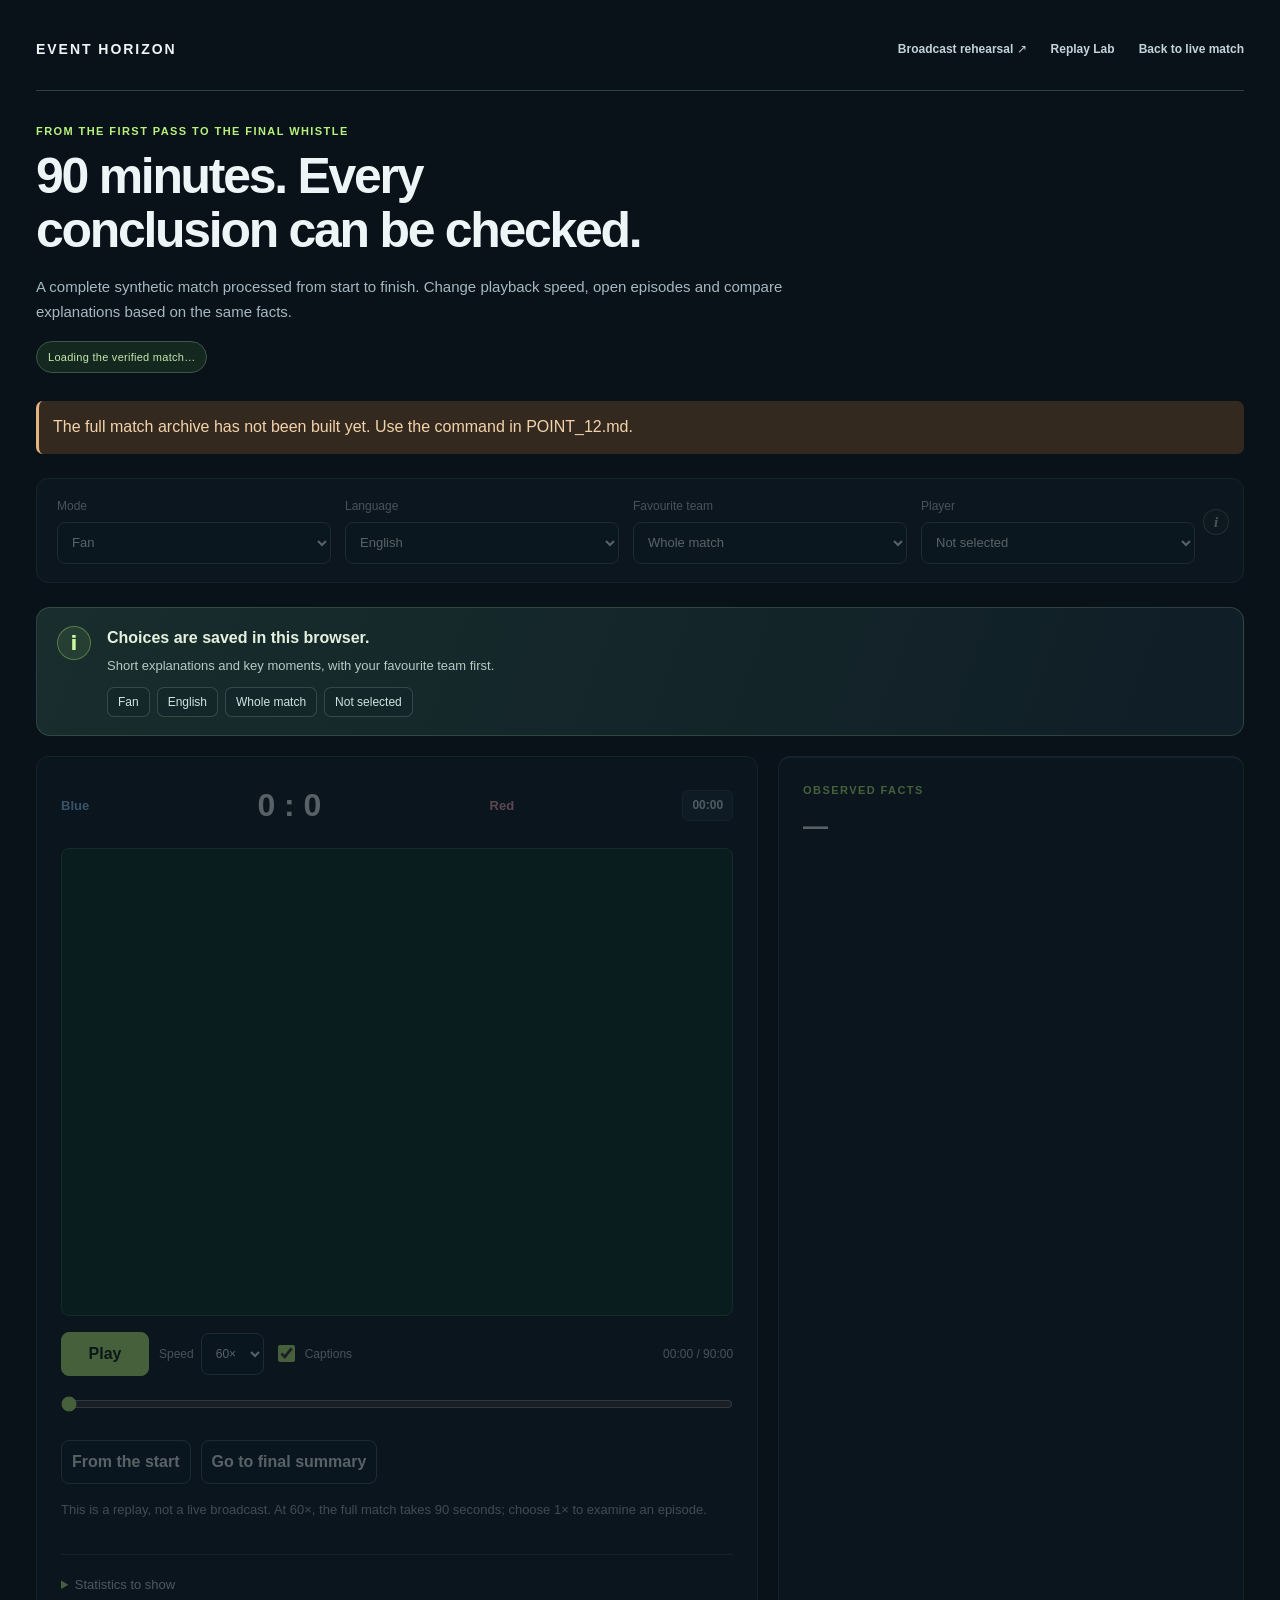
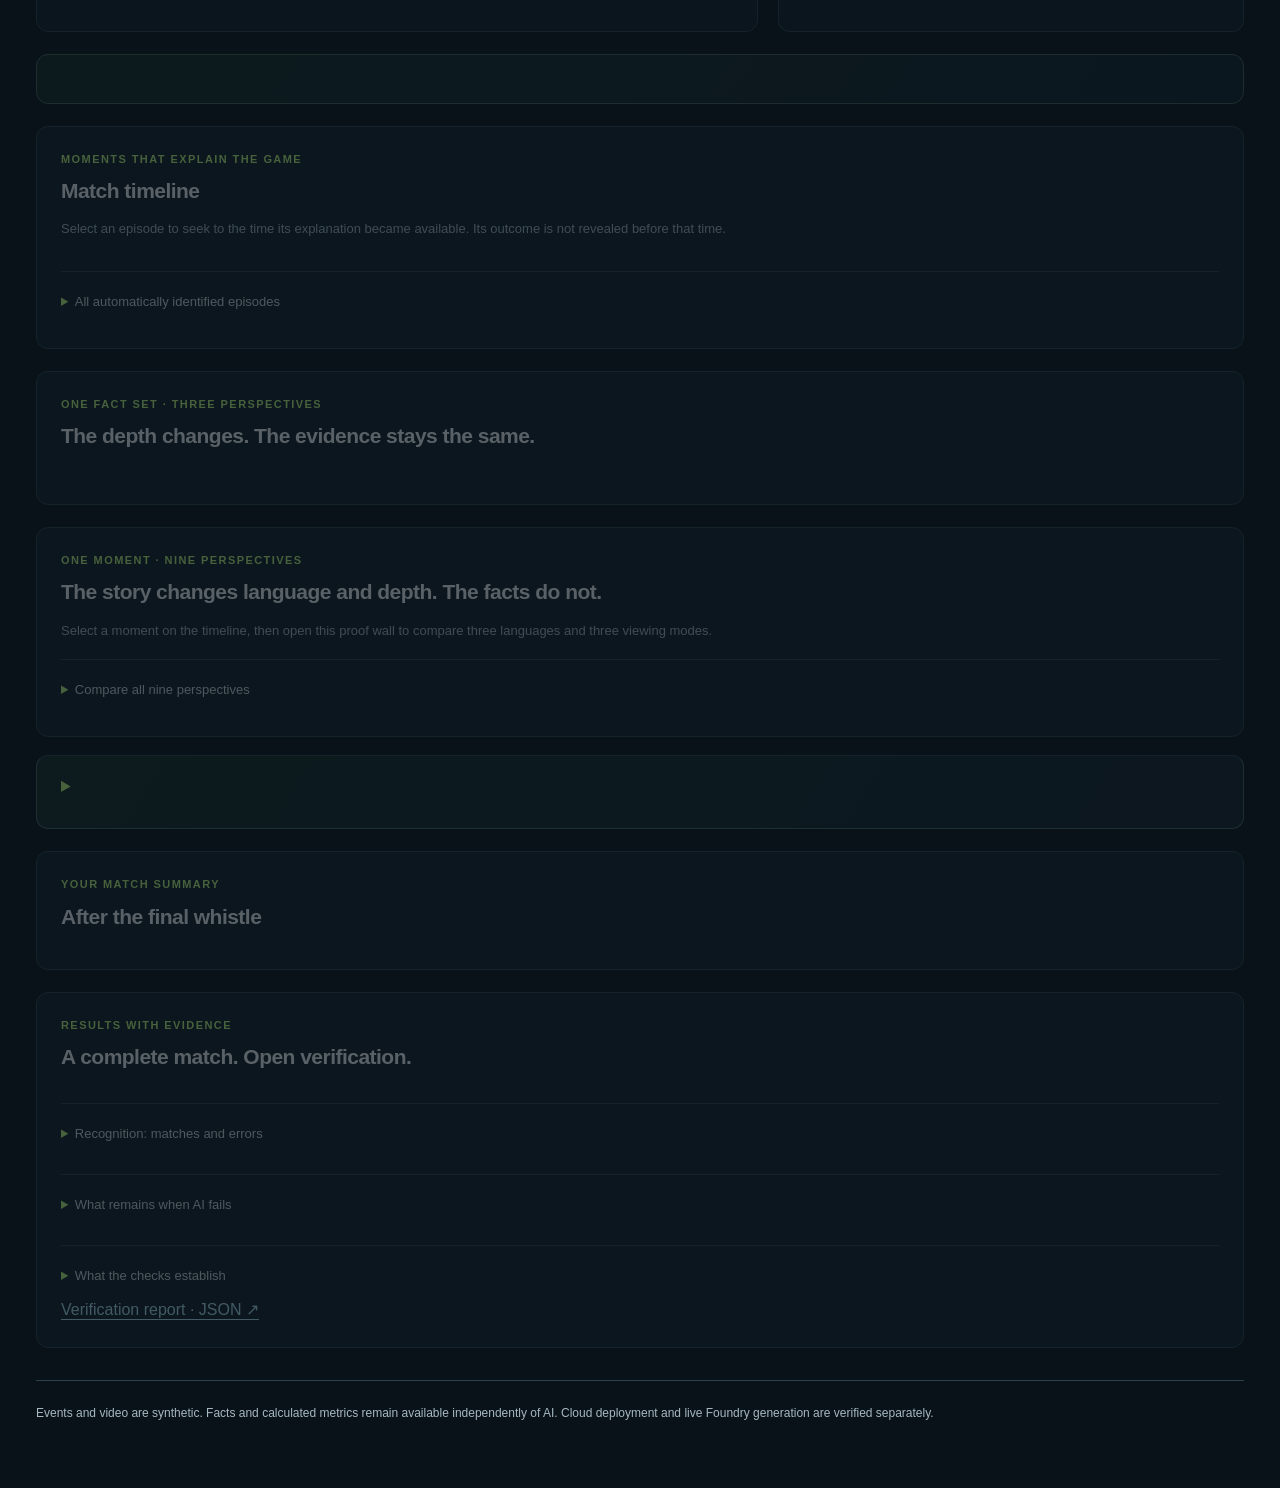
==== demo.html @ f2aa6c20 "Publish synthetic match intelligence prototype and judge walkthrough" ====
<!doctype html>
<html lang="en">
<head><script src="/global-locales.js"></script><script src="/global-locale.js"></script><script src="/field-renderer.js"></script>
<meta charset="utf-8"><meta name="viewport" content="width=device-width,initial-scale=1"><title>Event Horizon · Full match</title>
<style>
:root{color-scheme:dark;font-family:Inter,ui-sans-serif,system-ui,sans-serif;background:#09141a;color:#e8f3ed}*{box-sizing:border-box}body{margin:0}main{max-width:1320px;margin:auto;padding:28px}button,select,input{font:inherit}button,select{border:1px solid #375448;background:#14271f;color:#e4f4e9;border-radius:9px;padding:10px;min-height:42px;cursor:pointer}button:hover,a:hover{color:#c6f7a1;border-color:#91bc7c}button:focus-visible,select:focus-visible,a:focus-visible{outline:2px solid #b3ec8b;outline-offset:3px}a{color:#abd4c2}header{display:flex;align-items:center;justify-content:space-between;gap:18px;margin-bottom:28px}.brand{font-size:14px;letter-spacing:.2em;font-weight:800}.eyebrow{font-size:11px;letter-spacing:.15em;color:#b7df88;margin-bottom:10px;text-transform:uppercase}h1{font-size:clamp(29px,4vw,52px);font-weight:550;letter-spacing:-.04em;line-height:1.08;margin:0 0 12px}h2{font-size:21px;font-weight:550;margin:0 0 15px}h3{font-size:16px;margin:8px 0}p{line-height:1.6;margin:9px 0}.muted{color:#9bb0a6;font-size:13px;line-height:1.6}.intro{max-width:730px;margin-bottom:24px}.badge{display:inline-flex;gap:8px;color:#c6e0ad;font-size:12px;padding:7px 11px;border:1px solid #435b34;border-radius:30px}.badge.warning{color:#e9c788;border-color:#6d5530}.toolbar{display:flex;gap:10px;flex-wrap:wrap;align-items:end;margin:18px 0}.toolbar label{display:flex;flex-direction:column;gap:6px;font-size:11px;color:#b3c3ba}.toolbar select{font-size:13px;max-width:230px}.grid{display:grid;grid-template-columns:minmax(0,1.5fr) minmax(290px,1fr);gap:20px}.panel{background:#10201b;border:1px solid #2c4237;border-radius:15px;padding:20px;min-width:0}.pitch-wrap{position:relative;background:#0e3528;border-radius:11px;overflow:hidden}canvas{width:100%;height:auto;display:block}.caption{position:absolute;left:4%;right:4%;bottom:4%;padding:12px 15px;background:#081a12ed;border-left:3px solid #b7e48c;pointer-events:none;font-size:clamp(10px,1.1vw,15px);line-height:1.4}.caption strong{display:block;color:#c8e7a4}.caption[hidden]{display:none}.scoreline{display:flex;justify-content:space-between;align-items:center;gap:12px;margin-bottom:13px}.scoreline strong{font-size:26px;font-weight:500}.clock{font-variant-numeric:tabular-nums;color:#bddf94}.controls{display:flex;flex-wrap:wrap;align-items:center;gap:9px;margin:14px 0}.controls label{font-size:12px;color:#a8bdb2}.controls input{accent-color:#b6d888}.scrub{width:100%;accent-color:#b7df88;cursor:pointer}#demo-at{min-width:100px;text-align:right;font-size:12px;font-variant-numeric:tabular-nums}.stats{display:grid;grid-template-columns:repeat(3,1fr);gap:8px;margin-top:15px}.stat{padding:9px;background:#0b1813;border-radius:8px;font-size:12px}.stat strong{display:block;font-size:18px;margin-top:6px;font-weight:550}.fact{color:#b6d890;font-size:10px;letter-spacing:.12em;text-transform:uppercase}.sources{display:flex;gap:7px;flex-wrap:wrap;margin:13px 0}.sources a{font:11px ui-monospace,monospace;border:1px solid #38513e;border-radius:5px;padding:5px;text-decoration:none}.sequence{border-top:1px solid #2c4237;padding-top:12px;margin-top:18px}.sequence button,.episode-button{display:block;width:100%;text-align:left;font-size:12px;padding:9px 10px;margin:7px 0;background:#12271c}.sequence svg{width:100%;height:auto;max-height:180px;background:#0e2f20;border-radius:8px}.timeline{display:flex;flex-wrap:wrap;gap:7px;margin:13px 0}.timeline button{font-size:11px;min-height:34px;padding:7px 9px}.timeline button.goal{border-color:#c4b176;color:#eedb9a}.compare{display:grid;grid-template-columns:repeat(3,minmax(0,1fr));gap:12px;margin-top:15px}.compare article{background:#0a1711;border-radius:9px;padding:13px;font-size:13px;min-width:0}.compare p{font-size:12px}.compare .role{color:#bddb94;font-size:10px;letter-spacing:.1em}.proof-grid{display:grid;grid-template-columns:repeat(4,1fr);gap:10px;margin:15px 0}.proof-grid article{padding:12px;background:#0b1813;border-radius:9px}.proof-grid b{display:block;color:#d2e6bb;font-size:20px;margin:6px 0}details{margin-top:15px}summary{cursor:pointer;color:#b5cbbd;font-size:13px;padding:7px 0}table{border-collapse:collapse;width:100%;font-size:12px;margin:14px 0}th,td{text-align:left;padding:9px 6px;border-bottom:1px solid #2a4032}th{color:#a0b599;font-weight:400}.table-wrap{overflow:auto}.summary-box{border-color:#577141;margin-top:20px}.summary-box:focus{outline:none}.hash{font:11px ui-monospace,monospace;overflow-wrap:anywhere;color:#92a997}.error{border-left:3px solid #dfab62;padding:14px;background:#34291c;margin:15px 0}section+section{margin-top:22px}.step{font:11px ui-monospace,monospace;color:#9dc2a9;display:flex;flex-wrap:wrap;gap:12px;margin-top:22px}.summary-actions{display:flex;gap:10px;flex-wrap:wrap;margin:20px 0}.proof-note{font-size:12px;color:#cdbb92}.checks{font-size:12px;line-height:1.8;padding-left:20px}footer{color:#81988b;font-size:12px;margin:24px 0}body:not([data-ready]) .needs-ready{opacity:.35;pointer-events:none}@media(max-width:850px){main{padding:18px}.grid{grid-template-columns:1fr}.compare{grid-template-columns:1fr}.proof-grid{grid-template-columns:1fr 1fr}.caption{font-size:13px}}@media(max-width:480px){main{padding:12px}header{margin-bottom:20px}.panel{padding:14px}.toolbar select{max-width:180px}.stats{grid-template-columns:repeat(2,1fr)}h1{font-size:32px}.proof-grid{grid-template-columns:1fr 1fr}.caption{padding:8px;font-size:11px}.controls{gap:7px}}
.lens-grid{display:grid;grid-template-columns:repeat(3,minmax(0,1fr));gap:10px;margin-top:14px}.lens-grid article{background:#0a1711;border:1px solid #294133;border-radius:9px;padding:13px;min-width:0}.lens-grid .role{color:#bddb94;font-size:10px;letter-spacing:.1em}.lens-grid p{font-size:12px}.lens-caption{border-left:2px solid #b7df88;padding-left:9px;color:#cfdfc8}.lens-grid h3{font-size:14px}@media(max-width:850px){.lens-grid{grid-template-columns:1fr}}
</style><link rel="stylesheet" href="/jury-theme.css">
<link rel="stylesheet" href="/jury-pages.css">
<link rel="stylesheet" href="/match-arc.css">
<link rel="stylesheet" href="/rhythm-lens.css">
<link rel="stylesheet" href="/story-languages.css">
<link rel="stylesheet" href="/enhanced-ui.css"></head>
<body class="eh-demo"><main>
<header><span class="brand">EVENT HORIZON</span><a href="/studio">Broadcast rehearsal ↗</a> <a href="/replay-lab">Replay Lab</a><a href="/" data-copy="live">Back to live match</a></header>
<div class="intro"><div class="eyebrow" data-copy="eyebrow">From the first pass to the final whistle</div><h1 data-copy="title">90 minutes. Every conclusion can be checked.</h1><p class="muted" data-copy="intro">A complete synthetic match processed from start to finish. Change playback speed, open episodes and compare explanations based on the same facts.</p><span class="badge" id="demo-status" role="status">Loading the verified match…</span></div>
<div id="demo-error" class="error" hidden role="alert"></div>
<div class="toolbar needs-ready">
<label><span data-copy="mode">Mode</span><select id="demo-mode"><option value="fan">Fan</option><option value="analyst">Analyst</option><option value="player">Player Focus</option></select></label>
<label><span data-copy="language">Language</span><select id="demo-language"><option value="en">English</option><option value="cs">Čeština</option><option value="de">Deutsch</option><option value="fr">Français</option><option value="it">Italiano</option><option value="es">Español</option><option value="pt">Português</option></select></label>
<label><span data-copy="team">Favourite team</span><select id="demo-team"></select></label>
<label><span data-copy="player">Player</span><select id="demo-player"></select></label>
</div>
<section class="grid needs-ready">
<div class="panel"><div class="scoreline"><span id="demo-team0">Blue</span><strong id="demo-score">0 : 0</strong><span id="demo-team1">Red</span><span class="clock" id="demo-clock">00:00</span></div>
<div class="pitch-wrap"><canvas id="demo-pitch" width="726" height="504" aria-label="Recorded synthetic match"></canvas><div id="demo-caption" class="caption" hidden><strong></strong><span></span></div></div>
<div class="controls"><button id="demo-play" data-copy="play">Play</button><label><span data-copy="speed">Speed</span> <select id="demo-speed"><option value="1">1×</option><option value="12">12×</option><option value="60" selected>60×</option></select></label><label><input type="checkbox" id="demo-overlay" checked> <span data-copy="captions">Captions</span></label><span id="demo-at">00:00 / 90:00</span></div>
<input id="demo-seek" class="scrub" type="range" min="0" max="5400" step="0.05" value="0" aria-label="Match timeline">
<div class="controls"><button id="demo-first" data-copy="first">From the start</button><button id="demo-final" data-copy="final">Go to final summary</button></div>
<p class="muted" data-copy="speedNote">This is a replay, not a live broadcast. At 60×, the full match takes 90 seconds; choose 1× to examine an episode.</p>
<div class="stats" id="demo-stats"></div>
<details><summary data-copy="metrics">Statistics to show</summary><div id="demo-metrics" class="controls"></div></details>
</div>
<aside class="panel" aria-live="polite"><div class="fact" data-copy="observed">Observed facts</div><h2 id="demo-card-title">—</h2><p id="demo-card-what" class="muted"></p><p id="demo-card-why"></p><div id="demo-source-links" class="sources"></div><div id="demo-selected" class="sequence" hidden></div><p id="demo-focus" class="muted"></p><div class="hash" id="demo-card-hash"></div></aside>
</section>
<section id="demo-rhythm" class="rhythm-lens needs-ready" aria-label="Match rhythm"></section>
<section class="panel needs-ready"><div class="eyebrow" data-copy="timelineLabel">Moments that explain the game</div><h2 data-copy="episodes">Match timeline</h2><p class="muted" data-copy="episodeHint">Select an episode to seek to the time its explanation became available. Its outcome is not revealed before that time.</p><div class="timeline" id="demo-episodes"></div><details><summary data-copy="allEpisodes">All automatically identified episodes</summary><div id="demo-all-episodes" class="timeline"></div></details></section>
<section class="panel needs-ready"><div class="eyebrow" data-copy="sameFacts">One fact set · three perspectives</div><h2 data-copy="comparison">The depth changes. The evidence stays the same.</h2><div id="demo-compare" class="compare"></div><p class="hash" id="demo-shared-hash"></p></section>
<section class="panel needs-ready"><div class="eyebrow" data-copy="lensLabel">One moment · nine perspectives</div><h2 data-copy="lensTitle">The story changes language and depth. The facts do not.</h2><p class="muted" data-copy="lensHint">Select a moment on the timeline, then open this proof wall to compare three languages and three viewing modes.</p><details id="demo-lenses"><summary data-copy="lensOpen">Compare all nine perspectives</summary><div id="demo-lenses-content" class="lens-grid" aria-live="polite"></div><p class="hash" id="demo-lenses-hash"></p></details></section>
<details id="explanation-languages" class="story-languages needs-ready" data-localized="true"><summary>One match · seven explanation languages</summary></details>
<section class="panel summary-box needs-ready" id="demo-summary" tabindex="-1"><div class="eyebrow" data-copy="personalSummary">Your match summary</div><h2 id="demo-summary-title" data-copy="afterFullTime">After the final whistle</h2><p id="demo-summary-text" class="muted"></p><div id="demo-summary-details"></div></section>
<section class="panel needs-ready"><div class="eyebrow" data-copy="proofLabel">Results with evidence</div><h2 data-copy="proofTitle">A complete match. Open verification.</h2><div id="demo-proof" class="proof-grid"></div><p class="hash" id="demo-source-hash"></p><details><summary data-copy="recognition">Recognition: matches and errors</summary><p class="proof-note" data-copy="recognitionScope">Measured on the synthetic camera, not real broadcast footage. No examples means no assessment, not 100% accuracy.</p><div id="demo-recognition" class="table-wrap"></div></details><details><summary data-copy="failure">What remains when AI fails</summary><p class="muted" data-copy="failureScope">Analysis, writing and verification failures were deliberately injected during testing. These are local failure tests, not a cloud service outage.</p><ul class="checks" id="demo-failures"></ul></details><details><summary data-copy="method">What the checks establish</summary><ul class="checks" id="demo-method"></ul></details><a href="/demo/report" target="_blank" rel="noopener" data-copy="jsonReport">Verification report · JSON ↗</a></section>
<footer data-copy="footer">Events and video are synthetic. Facts and calculated metrics remain available independently of AI. Cloud deployment and live Foundry generation are verified separately.</footer>
</main><script src="/preferences.js"></script><script src="/match-arc.js"></script><script src="/rhythm-lens.js"></script><script src="/story-languages.js"></script><script src="/demo.js"></script><script src="/enhanced-ui.js"></script></body></html>
---- jury-theme.css ----
:root {
  --eh-bg: #091219;
  --eh-surface: #111f28;
  --eh-raised: #162833;
  --eh-border: #2b424e;
  --eh-text: #edf5f7;
  --eh-muted: #a6b8c2;
  --eh-accent: #b7f37c;
  --eh-link: #acdfef;
  --eh-warm: #efcc8c;
  color-scheme: dark;
  font-family: Inter, -apple-system, BlinkMacSystemFont, 'Segoe UI', sans-serif;
}
body:not(.eh-output) {
  background: var(--eh-bg);
  color: var(--eh-text);
  font-family: Inter, -apple-system, BlinkMacSystemFont, 'Segoe UI', sans-serif;
  -webkit-font-smoothing: antialiased;
  line-height: 1.5;
}
*, *::before, *::after { box-sizing: border-box; }
[hidden] { display: none !important; }
::selection { color: #091219; background: #b7f37c; }
a { color: var(--eh-link); text-underline-offset: 4px; }
a:hover { color: var(--eh-accent); }
button, input, select, textarea { font: inherit; }
button, select, textarea, input:not([type='range']):not([type='checkbox']):not([type='radio']) {
  border-color: #435b68;
  background: #10212b;
  color: var(--eh-text);
  border-radius: 8px;
}
button, select { min-height: 42px; }
button { font-weight: 550; line-height: 1.4; }
button:not(:disabled):hover { background: #203640; border-color: #769b9c; }
button[aria-pressed='true'], button.primary-action {
  background: var(--eh-accent);
  border-color: var(--eh-accent);
  color: #122017;
}
button[aria-pressed='true']:hover, button.primary-action:hover { background: #cdf8a6; color: #122017; }
button:disabled { cursor: default; }
input, select, textarea { max-width: 100%; min-width: 0; }
input[type='range'], input[type='checkbox'], input[type='radio'] { accent-color: var(--eh-accent); }
input[type='checkbox'], input[type='radio'] { min-width: 16px; min-height: 16px; }
:is(a, button, input, select, textarea, summary, [tabindex]):focus-visible {
  outline: 3px solid var(--eh-accent);
  outline-offset: 4px;
}
summary { line-height: 1.5; padding-block: 5px; }
summary::marker { color: #b7f37c; }
.muted, .note { color: var(--eh-muted); }
.panel { background: var(--eh-surface); border-color: var(--eh-border); border-radius: 12px; }
label { color: #bdcbd3; }
pre { white-space: pre-wrap; overflow-wrap: anywhere; }
.hash { color: var(--eh-muted); overflow-wrap: anywhere; }
footer { color: var(--eh-muted); }
@media (prefers-reduced-motion: reduce) {
  *, *::before, *::after { animation: none !important; transition: none !important; scroll-behavior: auto !important; }
}

                                                                                         
.eh-live { max-width: 1560px; padding: 28px 40px 40px; }
.eh-live > header { gap: 20px; padding-bottom: 22px; border-bottom: 1px solid var(--eh-border); }
.eh-live h1 { position: relative; padding-left: 43px; font-size: 22px; font-weight: 800; letter-spacing: .035em; line-height: 1.2; }
.eh-live h1::before {
  content: ''; position: absolute; width: 28px; height: 28px; left: 0; top: 0;
  border: 2px solid var(--eh-accent); border-radius: 50%;
  box-shadow: inset 0 0 0 5px var(--eh-bg), inset 0 0 0 6px var(--eh-accent);
}
.eh-live header .eyebrow { padding-left: 43px; font-size: 10px; letter-spacing: .13em; margin-top: 8px; }
.eh-live .product-nav { display: flex; align-items: center; gap: 6px; flex-wrap: wrap; }
.eh-live .product-nav a {
  color: #bdcfd8 !important; font-size: 12px !important; text-decoration: none;
  padding: 11px 12px !important; border-radius: 7px; line-height: 1.4; min-height: 40px;
}
.eh-live .product-nav a:hover { background: #162833; color: #edf5f7 !important; }
.eh-live .product-nav #full-match-demo { border: 1px solid #47634b; color: var(--eh-accent) !important; background: #18291e; }
.eh-live .workspace-toolbar { display: flex; align-items: center; justify-content: space-between; flex-wrap: wrap; gap: 16px; margin: 20px 0; }
.eh-live .audience-bar, .eh-live .layout-buttons { display: flex; gap: 4px; margin: 0; padding: 4px; border: 1px solid var(--eh-border); background: #0d1a22; border-radius: 10px; }
.eh-live .audience-bar button, .eh-live .layout-buttons button { font-size: 12px; min-height: 36px; border-color: transparent; background: transparent; padding: 8px 16px; }
.eh-live .audience-bar button[aria-pressed='true'] { background: var(--eh-accent); color: #122017; }
.eh-live .layout-buttons button[aria-pressed='true'] { background: #2b414c; color: #edf5f7; border-color: #415b68; }
.eh-live .global-preferences { display: grid; grid-template-columns: minmax(180px,.85fr) minmax(0,1fr) minmax(0,1fr); grid-template-rows: auto auto; gap: 3px 24px; align-items: start; margin: 0; padding: 20px 24px; }
.eh-live .global-preferences h2 { grid-column: 1; grid-row: 1; font-size: 17px; margin: 0; }
.eh-live .global-preferences > .muted { grid-column: 1; grid-row: 2; font-size: 12px; line-height: 1.55; max-width: 270px; }
.eh-live .global-preferences .preferences { grid-row: 1 / span 2; grid-column: 2; margin: 0; gap: 12px; grid-template-columns: repeat(2,minmax(0,1fr)); }
.eh-live .global-preferences .preferences:last-child { grid-column: 3; }
.eh-live .global-preferences label { font-size: 11px; gap: 8px; min-width: 0; }
.eh-live .global-preferences select { font-size: 12px; padding: 10px 9px; min-height: 42px; }
.eh-live .metric-settings { background: transparent; padding: 10px 16px; margin: 12px 0 8px; }
.eh-live .metric-settings summary, .eh-live .session-settings > summary { font-size: 12px; color: #bdcbd3; }
.eh-live .session-settings { padding: 0 16px 12px; border-color: var(--eh-border); }
.eh-live .metric-options label { min-height: 30px; }
.eh-live .scoreboard { justify-content: flex-start; gap: 22px; padding: 20px 0 18px; margin: 0; font-size: 15px; font-weight: 600; }
.eh-live .scoreboard strong { font-size: 32px; font-weight: 750; letter-spacing: .08em; }
.eh-live .scoreboard .clock { margin-left: auto; background: #14252e; border: 1px solid var(--eh-border); font-size: 13px; font-weight: 500; padding: 8px 14px; }
.eh-live .blue { color: #8bd2fc; }
.eh-live .red { color: #ffa6a6; }
.eh-live .layout { grid-template-columns: minmax(0,1fr) 330px; gap: 22px; }
body.overlay-mode .eh-live .layout { grid-template-columns: minmax(0,1fr); }
.eh-live .pitch { border: 1px solid #3b6359; border-radius: 12px; background: #164f35; box-shadow: 0 10px 32px #0002; }
.eh-live .layout > .panel { padding: 23px; border-top: 2px solid var(--eh-accent); }
.eh-live .layout > .panel h2 { font-size: 15px; letter-spacing: .01em; margin-bottom: 20px; }
.eh-live .statistics { font-size: 13px; gap: 13px 12px; }
.eh-live .statistics .label { color: #b8c8d1; }
.eh-live .statistics .value { font-size: 15px; }
.eh-live .overlay-stats .statistics { font-size: 12px; gap: 7px 8px; }
.eh-live .overlay-stats .statistics .value { font-size: 12px; }
.eh-live .status { font-size: 11px; gap: 8px; margin-top: 12px; }
.eh-live .status .badge { color: #c4d8c5; padding: 4px 8px; background: #18291e; border-radius: 4px; font-size: 10px; letter-spacing: .06em; }
.eh-live .latency-strip { color: #9bb6c3; font-size: 11px; padding: 0 2px; }
.eh-live h2 { font-weight: 650; letter-spacing: -.025em; }
.eh-live .section-label { color: var(--eh-accent); font-size: 10px; font-weight: 650; letter-spacing: .13em; }
.eh-live :is(.scenario-lab, .experience, .video-analysis, .match-report, .pass-platform, .period-comparison) { background: var(--eh-surface); border-color: var(--eh-border); border-radius: 12px; }
.eh-live .scenario-lab { margin-top: 24px; padding: 22px 24px; border-left: 3px solid #7eab89; }
.eh-live .scenario-top h2 { font-size: 20px; }
.eh-live .scenario-description { color: #c1d0d7; font-size: 14px; }
.eh-live .scenario-verified { color: #c1ecb0; background: #193024; border-color: #567853; }
.eh-live .scenario-verified.failed { color: #ffcf9b; border-color: #9d744a; background: #34291f; }
.eh-live .scenario-steps li { background: #0e1b23; }
.eh-live .scenario-actions a { border-color: #46616e; background: #152933; color: #b9dfe9; }
.eh-live :is(.scenario-footnote,.scenario-frame-expired,.stream-status,.automation-note) { color: var(--eh-muted); }
.eh-live :is(.video-analysis,.match-report,.experience) { margin-top: 24px; padding: 24px; }
.eh-live :is(.context-box,.vision-metrics article,.report-player,.period-side,.language-version,.material-output,.moment-card) { background: #0e1c25; border-color: #304853; }
.eh-live .context-row { border-bottom: 1px solid #243943; color: #cedae0; }
.eh-live .context-row > * { min-width: 0; overflow-wrap: anywhere; }
.eh-live .five-stages { gap: 10px; }
.eh-live .five-stages li { background: #0d1c24; border-color: #314c55; padding: 13px; }
.eh-live .five-stages li.done { border-color: #46674b; background: #172d23; color: #c4dec9; }
.eh-live .five-stages li b { color: var(--eh-accent); }
.eh-live .live-material { border-color: #a4cd83; }
.eh-live .live-material h3 { font-size: 17px; }
.eh-live .source-links a { color: #b1dbe8; padding: 3px 6px; border-radius: 4px; background: #1b3440; min-height: 25px; }
.eh-live .source-links { align-items: center; gap: 7px; }
.eh-live :is(.proof-lens,.language-proof) { background: #142730; border-color: #46616b; }
.eh-live .proof-cards article { border-left-color: var(--eh-accent); background: #1b303b; }
.eh-live .proof-cards article > button { background: transparent; color: #c5e9f3; }
.eh-live .proof-cards article > button:hover { text-decoration: underline; }
.eh-live .moment-card.goal { background: #1a2b24; border-color: #6c8854; }
.eh-live .moment-card .question { color: #abc0c9; }
.eh-live .period-comparison { border-left: 3px solid #a1c7a4; }
.eh-live .perspective-team, .eh-live .perspective-role { color: #c3e4c9; }
.eh-live :is(.pass-metric,.focus-table div,.material-metric) { background: #142832; border-color: #344d59; }
.eh-live .pass-platform-header { padding: 24px 24px 0; }
.eh-live .pass-platform-body { padding: 14px 24px 24px; }
.eh-live .report-tabs button[aria-pressed='true'] { background: #b7f37c; color: #122017; border-color: #b7f37c; }
.eh-live .report-timeline button { background: #142631; }
.eh-live .report-timeline button:hover { background: #203640; }
.eh-live .queue-item[aria-pressed='true'] { color: #edf5f7; background: #223c35; border-color: #9dce81; box-shadow: inset 3px 0 #b7f37c; }
.eh-live .queue-item small { color: #b5c9d1; }
.eh-live .episode-link[aria-pressed='true'] { color: #122017; background: #b7f37c; }
.eh-live .recent-passes button[aria-pressed='true'] { color: #e3f8e6; background: #263f35; border-color: #94b87e; }
.eh-live .material-switch button[aria-pressed='true'] { color: #122017; }
.eh-live .continuous-focus { background: #142b2bf5; border-color: #86ab78; }
.eh-live .continuous-focus strong { color: #c7efad; }
.eh-live .preview { background: #0e1b23; border-left-color: var(--eh-accent); }
.eh-live :is(.why-title,.evidence-head,.desk-heading,.pass-platform-header) { flex-wrap: wrap; }
.eh-live :is(.why-title,.scene-controls,.journal-form) select { max-width: 100%; }
.eh-live :is(.layout,.why-grid,.context-grid,.desk-grid,.overview-layout,.perspective-grid,.language-versions,.pass-evidence-grid) > * { min-width: 0; }
.eh-live :is(.tag,.fact-tag,.hash,.source-links,.evidence,.journal-result,.vision-proof-row,.language-integrity) { overflow-wrap: anywhere; }
.eh-live footer { margin-top: 32px; padding-top: 20px; border-top: 1px solid var(--eh-border); font-size: 12px; }

@media (max-width: 1150px) {
  .eh-live { padding: 24px; }
  .eh-live > header { align-items: flex-start; }
  .eh-live .product-nav { gap: 3px; }
  .eh-live .global-preferences { grid-template-columns: 1fr 1fr; gap: 8px 20px; }
  .eh-live .global-preferences h2 { grid-row: 1; grid-column: 1 / -1; }
  .eh-live .global-preferences > .muted { grid-row: 2; grid-column: 1 / -1; max-width: none; margin-bottom: 7px; }
  .eh-live .global-preferences .preferences { grid-row: 3; grid-column: 1; }
  .eh-live .global-preferences .preferences:last-child { grid-column: 2; }
}
@media (max-width: 900px) {
  .eh-live .layout { grid-template-columns: minmax(0,1fr); }
  .eh-live .statistics { gap: 12px 16px; }
  .eh-live .product-nav { width: 100%; }
  .eh-live .product-nav a { padding: 9px 10px !important; }
}
@media (max-width: 600px) {
  .eh-live { padding: 20px 16px 28px; }
  .eh-live h1 { font-size: 20px; }
  .eh-live > header { gap: 18px; padding-bottom: 16px; }
  .eh-live .product-nav { display: grid; grid-template-columns: repeat(2,minmax(0,1fr)); gap: 6px; }
  .eh-live .product-nav a { display: flex; align-items: center; border: 1px solid #2b424e; font-size: 11px !important; padding: 9px 10px !important; }
  .eh-live .workspace-toolbar { gap: 8px; margin: 16px 0; }
  .eh-live .audience-bar, .eh-live .layout-buttons { width: 100%; }
  .eh-live .audience-bar button, .eh-live .layout-buttons button { flex: 1; padding: 8px 6px; font-size: 12px; }
  .eh-live .global-preferences { display: grid; grid-template-columns: minmax(0,1fr); gap: 10px; padding: 18px; }
  .eh-live .global-preferences h2 { grid-area: auto; }
  .eh-live .global-preferences > .muted { grid-area: auto; margin: 0; }
  .eh-live .global-preferences .preferences, .eh-live .global-preferences .preferences:last-child { grid-area: auto; grid-template-columns: repeat(2,minmax(0,1fr)); gap: 10px; }
  .eh-live .global-preferences > .muted { grid-row: 2; }
  .eh-live .global-preferences select { font-size: 12px; padding: 9px 6px; }
  .eh-live .scoreboard { gap: 14px; font-size: 14px; }
  .eh-live .scoreboard strong { font-size: 27px; }
  .eh-live .scoreboard .clock { font-size: 11px; padding: 7px 9px; }
  .eh-live :is(.panel,.scenario-lab,.experience,.video-analysis,.match-report) { padding: 18px; }
  .eh-live .metric-settings { padding: 8px 12px; }
  .eh-live :is(.pass-platform-header,.pass-platform-body) { padding-left: 18px; padding-right: 18px; }
  .eh-live .status .badge { white-space: normal; }
  .eh-live .overlay-stats .statistics .value { font-size: 10px; }
  .eh-live .overlay-stats .statistics { font-size: 9px; gap: 3px 5px; }
  .eh-live .overlay-stats h2 { font-size: 11px; }
                                                                          
                                                                            
  body.overlay-mode .eh-live .pitch { background: #0e1c25; }
  body.overlay-mode .eh-live .overlay-stats,
  body.overlay-mode .eh-live .overlay-story {
    position: relative; inset: auto; width: auto; margin: 12px; padding: 14px;
  }
  body.overlay-mode .eh-live .overlay-stats .statistics { font-size: 12px; gap: 9px 12px; }
  body.overlay-mode .eh-live .overlay-stats .statistics .value { font-size: 13px; }
  body.overlay-mode .eh-live .overlay-stats h2 { font-size: 14px; margin-bottom: 14px; }
  body.overlay-mode .eh-live .overlay-story strong { font-size: 14px; }
  body.overlay-mode .eh-live .overlay-story p { font-size: 12px; line-height: 1.6; }
  .eh-live .scenario-actions a { width: auto; flex: 1 1 140px; }
  .eh-live .context-row { font-size: 11px; gap: 6px; }
  .eh-live .period-comparison .context-row { grid-template-columns: minmax(0,1.8fr) repeat(3,minmax(0,1fr)); }
  .eh-live .vision-proof-row strong { min-width: 0; }
  .eh-live .scene-controls { flex-wrap: wrap; }
  .eh-live .scene-controls input { flex-basis: 100%; }
  .eh-live .language-proof { padding: 14px; }
}
@media (max-width: 360px) {
  .eh-live { padding-inline: 12px; }
  .eh-live .scoreboard { gap: 10px; }
  .eh-live .scoreboard .clock { width: 100%; text-align: center; }
  .eh-live .pass-metrics { grid-template-columns: minmax(0,1fr); }
}
---- jury-pages.css ----
:is(.eh-demo,.eh-studio,.eh-journey,body:has(main.eh-replay)) {
  --bg:#091219; --panel:#111f28; --ink:#edf5f7; --muted:#a6b8c2;
  --lime:#b7f37c; --line:#2b424e; --red:#ffb3a8;
  color:var(--ink); background:var(--bg); line-height:1.55;
}
:is(.eh-demo,.eh-studio,.eh-journey,body:has(main.eh-replay)) main {
  max-width:1440px; padding:32px 36px 40px; margin-inline:auto;
}
:is(.eh-demo,.eh-studio,.eh-journey,body:has(main.eh-replay)) header {
  border-bottom:1px solid #2b424e; gap:12px 24px; flex-wrap:wrap;
}
:is(.eh-demo,.eh-journey) header {padding:0 0 22px;margin-bottom:32px}
:is(.eh-studio,body:has(main.eh-replay))>header {padding:20px max(36px,calc((100vw - 1368px)/2))}
:is(.eh-demo,.eh-studio,body:has(main.eh-replay)) .brand {
  font-size:14px;letter-spacing:.14em;font-weight:800;color:#edf5f7;white-space:nowrap;
}
:is(.eh-studio,body:has(main.eh-replay)) .brand span {display:inline;color:#b7f37c}
body:has(main.eh-replay) .brand span::before {content:' '}
:is(.eh-demo,.eh-studio,.eh-journey,body:has(main.eh-replay)) header a {
  display:inline-flex;align-items:center;min-height:36px;font-size:12px;
  color:#c3d3dc;text-decoration:none;font-weight:550;border-bottom:1px solid transparent;
}
:is(.eh-demo,.eh-studio,.eh-journey,body:has(main.eh-replay)) header a:hover {
  color:#b7f37c;border-bottom-color:#b7f37c;
}
:is(.eh-studio,body:has(main.eh-replay)) header nav {gap:8px 24px;min-width:0}
:is(.eh-demo,.eh-studio,.eh-journey,body:has(main.eh-replay)) h1 {
  font-weight:650;letter-spacing:-.045em;line-height:1.08;text-wrap:balance;
}
:is(.eh-demo,.eh-studio,.eh-journey,body:has(main.eh-replay)) h2 {
  font-weight:620;letter-spacing:-.025em;line-height:1.25;
}
:is(.eh-demo,.eh-studio,.eh-journey,body:has(main.eh-replay)) :is(.eyebrow,.kicker,.fact,.role) {
  color:#b7f37c;font-size:11px;letter-spacing:.13em;font-weight:650;
}
:is(.eh-demo,.eh-studio,.eh-journey,body:has(main.eh-replay)) :is(.muted,.source-note,.hash,footer,.footer) {
  color:#a6b8c2;
}
:is(.eh-demo,.eh-studio,.eh-journey,body:has(main.eh-replay)) :is(.panel,.proof,.result,.lane) {
  background:#111f28;border-color:#2b424e;border-radius:12px;
}
:is(.eh-demo,.eh-studio,.eh-journey,body:has(main.eh-replay)) :is(.panel,.proof,.lane) {padding:24px}
:is(.eh-demo,.eh-studio,.eh-journey,body:has(main.eh-replay)) :is(.badge,.chip,.tag) {
  background:#142820;color:#c5e7ad;border-color:#3c5746;font-size:11px;
  letter-spacing:.025em;line-height:1.5;max-width:100%;white-space:normal;
}
:is(.eh-demo,.eh-studio,.eh-journey,body:has(main.eh-replay)) :is(.hash,code,pre) {
  overflow-wrap:anywhere;word-break:normal;font-size:11px;line-height:1.7;
}
:is(.eh-demo,.eh-studio,.eh-journey,body:has(main.eh-replay)) footer,
.eh-journey .footer {
  border-top:1px solid #2b424e;padding-top:22px;margin-top:32px;font-size:12px;line-height:1.75;
}
:is(.eh-demo,.eh-studio,.eh-journey,body:has(main.eh-replay)) :is(.intro p,p.intro) {font-size:15px;line-height:1.7}
:is(.eh-demo,.eh-studio,.eh-journey,body:has(main.eh-replay)) :is(select,input:not([type=range]):not([type=checkbox])) {
  max-width:100%;min-width:0;
}
:is(.eh-demo,.eh-studio,.eh-journey,body:has(main.eh-replay)) :is(input[type=range],input[type=checkbox]) {accent-color:#b7f37c}
:is(.eh-demo,.eh-studio,.eh-journey,body:has(main.eh-replay)) :is(.grid,.workbench,.top,.stack,.lanes,.foot)>* {min-width:0}

                                                                                             
.eh-demo header .brand {margin-right:auto}
.eh-demo .intro {max-width:940px;margin-bottom:28px}
.eh-demo h1 {font-size:clamp(32px,3.9vw,54px);max-width:880px}
.eh-demo .intro p {max-width:780px;margin:16px 0}
.eh-demo .toolbar {
  gap:14px;margin:24px 0;padding:18px 20px;background:#111f28;
  border:1px solid #2b424e;border-radius:12px;
}
.eh-demo .toolbar label {flex:1 1 150px;font-size:12px;color:#b9cad3;min-width:0}
.eh-demo .toolbar select {width:100%;max-width:none;font-size:13px}
.eh-demo .grid {grid-template-columns:minmax(0,1.55fr) minmax(300px,1fr);gap:20px}
.eh-demo .grid>aside {align-self:stretch;border-top:2px solid #b7f37c}
.eh-demo #demo-card-title {margin:12px 0;font-size:25px;line-height:1.25}
.eh-demo #demo-card-what,.eh-demo #demo-card-why {font-size:14px;line-height:1.75}
.eh-demo .pitch-wrap {border:1px solid #315947;border-radius:8px}
.eh-demo .scoreline {margin-bottom:18px;font-size:13px;font-weight:650;flex-wrap:wrap}
.eh-demo .scoreline strong {font-size:32px;font-weight:650;font-variant-numeric:tabular-nums;white-space:nowrap}
.eh-demo #demo-team0 {color:#8ecfff}
.eh-demo #demo-team1 {color:#ffa9b6}
.eh-demo .clock {color:#d5e2e8;background:#1b303b;border:1px solid #2b424e;border-radius:6px;padding:5px 9px;font-size:12px}
.eh-demo .controls {gap:10px;margin:16px 0}
.eh-demo .controls label {color:#b9cad3;display:inline-flex;align-items:center;gap:7px}
.eh-demo .controls input[type=checkbox] {width:17px;height:17px}
.eh-demo #demo-play {background:#b7f37c;border-color:#b7f37c;color:#102018;font-weight:700;min-width:88px}
.eh-demo #demo-at {margin-left:auto;color:#b9cad3}
.eh-demo .scrub {min-height:24px;margin:0}
.eh-demo .stat {padding:13px 12px;border:1px solid #2b424e;background:#162833;color:#b9cad3}
.eh-demo .stat strong {font-size:21px;color:#edf5f7;margin-top:8px;font-variant-numeric:tabular-nums}
.eh-demo .sources a {color:#b7dbe9;background:#162833;border-color:#385361;min-height:30px;padding:6px 9px;display:inline-flex;align-items:center}
.eh-demo .sequence {border-color:#2b424e}
.eh-demo :is(.sequence button,.episode-button) {background:#162833;border-color:#2b424e;line-height:1.6;padding:12px 14px}
.eh-demo :is(.compare,.lens-grid) {gap:14px;margin-top:22px}
.eh-demo :is(.compare article,.lens-grid article) {padding:19px;background:#0d1921;border:1px solid #2b424e;border-radius:9px}
.eh-demo :is(.compare p,.lens-grid p) {font-size:13px;line-height:1.75}
.eh-demo :is(.compare,.lens-grid) h3 {font-size:17px;margin:12px 0;line-height:1.35}
.eh-demo .lens-caption {color:#d5e5df;border-color:#b7f37c;padding-left:12px}
.eh-demo .timeline {gap:9px}
.eh-demo .timeline button {font-size:12px;min-height:40px;padding:9px 12px;background:#162833;line-height:1.45}
.eh-demo .timeline button.goal {background:#2b2a1b;border-color:#8c7f48;color:#f7df91}
.eh-demo .proof-grid {gap:14px}
.eh-demo .proof-grid article {background:#162833;border:1px solid #2b424e;padding:18px;border-radius:9px;min-width:0}
.eh-demo .proof-grid b {font-size:28px;font-weight:650;color:#edf5f7;font-variant-numeric:tabular-nums;overflow-wrap:anywhere}
.eh-demo .summary-box {border-color:#496945;background:linear-gradient(110deg,#172b26,#111f28)}
.eh-demo .summary-box:focus-visible {outline:3px solid #b7f37c;outline-offset:4px}
.eh-demo details {padding-top:12px;border-top:1px solid #2b424e;margin-top:18px}
.eh-demo summary {padding:8px 0;min-height:40px;color:#c9d8df;line-height:1.5}
.eh-demo :is(th,td) {padding:12px 9px;border-color:#2b424e}
.eh-demo th {color:#b9cad3;font-weight:600}
.eh-demo .checks {font-size:13px;line-height:1.9}
.eh-demo .proof-note {color:#e0c897}
.eh-demo .error {background:#34291e;color:#f3d3ac;border-color:#e4b47f;border-radius:7px}
.eh-demo .badge.warning {background:#34291e;color:#f3d3ac;border-color:#806244}

                                                                                  
.eh-studio .intro {margin:6px 0 30px}
.eh-studio h1 {font-size:clamp(30px,3.5vw,49px)}
.eh-studio .workbench {grid-template-columns:minmax(0,1fr) 320px;gap:24px}
.eh-studio .tabs {gap:6px}
.eh-studio .tabs button {background:#111f28;border-color:#2b424e;font-size:12px;padding:10px 13px}
.eh-studio .tabs button[aria-pressed=true] {background:#b7f37c;color:#102018;border-color:#b7f37c;font-weight:650}
.eh-studio .viewport {border-color:#2b424e;background:#071015;box-shadow:0 12px 40px #0002}
.eh-studio .screen {background:radial-gradient(ellipse at 42% 30%,#173c35,#0a1a22)}
.eh-studio .scorebug {background:#08141bef;border-color:#b7f37c;color:#edf5f7}
.eh-studio .scorebug time {color:#c7eea8}
.eh-studio .replay-tag {color:#b4c8ce}
.eh-studio .on-picture {border-color:#b7f37c}
.eh-studio .on-picture h2 {color:#edf5f7}
.eh-studio .on-picture p {color:#c5d6dc}
.eh-studio .on-picture .episode-at {color:#a6b8c2}
.eh-studio .screen[data-layout=broadcast] .on-picture {background:#08141bf2;border-color:#b7f37c}
.eh-studio .screen-stats {border-color:#3b555d}
.eh-studio .screen-stats span {color:#b0c4cc}
.eh-studio .transport {padding:19px 20px;background:#111f28;border-color:#2b424e}
.eh-studio .transport-top label,.eh-studio .guide-toggle {color:#b9cad3}
.eh-studio #play {background:#b7f37c;border-color:#b7f37c;color:#102018;font-weight:700;min-width:80px}
.eh-studio #status {color:#b7f37c}
.eh-studio .time-note {color:#a6b8c2;flex-wrap:wrap}
.eh-studio .proof {border-top:2px solid #b7f37c}
.eh-studio .proof .kicker {color:#b7f37c}
.eh-studio .proof h2 {font-size:23px;margin:12px 0}
.eh-studio .audit {font-size:13px}
.eh-studio .audit li {padding:12px 0;border-color:#2b424e;align-items:flex-start}
.eh-studio .audit li::before {color:#b7f37c}
.eh-studio .audit li.failed::before {color:#ffb3a8}
.eh-studio .source-note {font-size:12px;line-height:1.75}
.eh-studio .actions {gap:10px}
.eh-studio .actions a {min-height:32px;display:inline-flex;align-items:center}
.eh-studio .chain {gap:10px;margin-top:20px}
.eh-studio .chain li {min-width:0;flex:1 1 150px}
.eh-studio .chain a {background:#111f28;border-color:#2b424e;font-size:12px;gap:9px;padding:16px;overflow-wrap:anywhere}
.eh-studio .chain a:hover {background:#162833;border-color:#7b9d6e}
.eh-studio .chain a b {color:#d8eee1;font-weight:650}
.eh-studio .chain a span {color:#a6b8c2}
.eh-studio .evidence {margin-top:32px}
.eh-studio #episode {flex:1 1 220px;max-width:100%;width:auto}
.eh-studio .notice {background:#34291e;color:#f3d3ac;border-radius:7px}

                                                                                       
.eh-journey header {align-items:flex-start}
.eh-journey header>div:first-child {flex:1 1 650px}
.eh-journey header>div:last-child {display:flex;align-items:center;gap:12px;flex-wrap:wrap}
.eh-journey .intro {margin-bottom:0}
.eh-journey .control {padding:20px;background:#111f28;border:1px solid #2b424e;border-radius:12px;gap:14px;margin:24px 0}
.eh-journey .control label {flex:1 1 155px;min-width:0;color:#b9cad3;font-size:12px}
.eh-journey .control label:first-child {flex:1.7 1 260px}
.eh-journey .control select,.eh-journey #episode {width:100%;min-width:0;max-width:100%}
.eh-journey .rail {gap:10px;margin:24px 0}
.eh-journey .step {padding:18px 16px;background:#111f28;border-color:#2b424e;color:#a6b8c2;border-radius:9px}
.eh-journey .step span {font-size:10px;letter-spacing:.09em}
.eh-journey .step strong {font-size:14px;line-height:1.35;margin-top:10px}
.eh-journey .step.ready {background:#142820;border-color:#49684e;color:#edf5f7}
.eh-journey .step.ready span {color:#b7f37c}
.eh-journey .step.onair {border-color:#b7f37c;background:#203a2a}
.eh-journey .panel>.eyebrow {margin-bottom:10px}
.eh-journey #title {font-size:25px}
.eh-journey .story-row {border-color:#2b424e;padding:17px 0}
.eh-journey .story-row small {color:#b7f37c;font-size:10px;font-weight:650}
.eh-journey .story-row p {font-size:15px;line-height:1.75}
.eh-journey :is(.source,.metric,.format) {border-color:#2b424e;font-size:13px;line-height:1.65}
.eh-journey .source {grid-template-columns:58px 60px minmax(0,1fr);gap:12px;padding:14px 0}
.eh-journey .source>* {min-width:0;overflow-wrap:anywhere}
.eh-journey .source a {font-family:ui-monospace,monospace}
.eh-journey .source span {color:#a6b8c2}
.eh-journey .metric {padding:12px 0}
.eh-journey .metric strong {color:#edf5f7;font-variant-numeric:tabular-nums}
.eh-journey .pending {color:#f0cb8e}
.eh-journey .error {color:#ffb3a8}

                                                                      
body:has(main.eh-replay) main>h1 {max-width:900px;font-size:clamp(34px,4.5vw,60px);margin:16px 0 20px}
body:has(main.eh-replay) main>p.muted {font-size:15px;line-height:1.75}
body:has(main.eh-replay) .controls {border:1px solid #2b424e;border-radius:12px;background:#111f28;padding:20px;margin:26px 0;gap:14px}
body:has(main.eh-replay) .controls label {flex:1 1 165px;min-width:0;color:#b9cad3;font-size:12px}
body:has(main.eh-replay) .controls label:first-child {flex:0 1 140px}
body:has(main.eh-replay) .controls input,body:has(main.eh-replay) .controls select {width:100%}
body:has(main.eh-replay) .controls button {min-height:44px}
body:has(main.eh-replay) button.primary:not(:disabled):hover {background:#cdf8a6;border-color:#cdf8a6;color:#102018}
body:has(main.eh-replay) .result {padding:28px}
body:has(main.eh-replay) .result[data-status=passed] {border-color:#88b66b;background:linear-gradient(110deg,#172b26,#111f28)}
body:has(main.eh-replay) .result[data-status=failed] {border-color:#d98a81}
body:has(main.eh-replay) .result-head h2 {font-size:26px}
body:has(main.eh-replay) .number {font-size:36px;color:#edf5f7;font-weight:650;letter-spacing:-.03em;margin-bottom:8px}
body:has(main.eh-replay) .bar {background:#2b424e;height:6px;margin:24px 0}
body:has(main.eh-replay) .bar span {background:#b7f37c}
body:has(main.eh-replay) .proof-grid {gap:24px}
body:has(main.eh-replay) .proof-grid>div {min-width:0;padding-right:15px;border-right:1px solid #2b424e}
body:has(main.eh-replay) .proof-grid>div:last-child {border-right:0;padding-right:0}
body:has(main.eh-replay) .proof-grid small {font-size:12px;line-height:1.55;display:block}
body:has(main.eh-replay) .lanes {gap:20px;margin:24px 0}
body:has(main.eh-replay) .lane h2 {margin-top:10px;flex-wrap:wrap;gap:8px;font-size:20px}
body:has(main.eh-replay) .clock {font-size:25px;color:#b7f37c}
body:has(main.eh-replay) .lane .stats {background:#162833;border:1px solid #2b424e;border-radius:8px;padding:14px;font-size:12px}
body:has(main.eh-replay) .lane .stats b {font-size:23px;margin-top:6px;line-height:1.3}
body:has(main.eh-replay) .lane .hash {padding:12px;background:#0d1921;border-radius:6px}
body:has(main.eh-replay) .feed {border-color:#2b424e}
body:has(main.eh-replay) .feed li {padding:11px 0;border-color:#2b424e;align-items:baseline;font-size:12px}
body:has(main.eh-replay) .feed span {color:#a6b8c2;font-variant-numeric:tabular-nums;flex:0 0 auto}
body:has(main.eh-replay) .feed b {text-align:right;font-weight:550;overflow-wrap:anywhere}
body:has(main.eh-replay) .timing {gap:12px;border-top:1px solid #2b424e;padding-top:14px}
body:has(main.eh-replay) .timing b {text-align:right}
body:has(main.eh-replay) .foot {gap:32px;margin-top:32px;line-height:1.75}
body:has(main.eh-replay) .foot>section {min-width:0}
body:has(main.eh-replay) .foot .actions a {min-height:36px}
body:has(main.eh-replay) .foot summary {padding:10px 0;cursor:pointer;color:#c9d8df}

                                                                                   
html:has(body.eh-output),body.eh-output {background:transparent!important}
.eh-output #caption,.eh-output #metrics {background:#08141bf2;border-color:#b7f37c;color:#edf5f7}
.eh-output #caption {border-radius:8px}
.eh-output #metrics {border:1px solid #2b424e;max-width:90%}
.eh-output .sources {color:#b9cdd7;overflow-wrap:anywhere}
.eh-output .row {grid-template-columns:minmax(0,1fr) auto}
.eh-output .row>span {overflow-wrap:anywhere}

@media(min-width:1500px) {
  .eh-studio .workbench {grid-template-columns:minmax(0,1fr) 350px}
}
@media(max-width:1050px) {
  :is(.eh-demo,.eh-studio,.eh-journey,body:has(main.eh-replay)) main {padding:28px 24px 36px}
  :is(.eh-studio,body:has(main.eh-replay))>header {padding:18px 24px}
  .eh-studio .workbench {grid-template-columns:minmax(0,1fr)}
  .eh-studio .proof {display:grid;grid-template-columns:1fr 1fr;gap:24px}
  .eh-studio .intro {align-items:flex-start;flex-wrap:wrap}
  .eh-demo .grid {grid-template-columns:minmax(0,1.25fr) minmax(270px,1fr)}
}
@media(max-width:850px) {
  .eh-demo .grid,.eh-journey .top,.eh-journey .grid {grid-template-columns:minmax(0,1fr)}
  .eh-demo :is(.compare,.lens-grid) {grid-template-columns:minmax(0,1fr)}
  .eh-demo .proof-grid {grid-template-columns:repeat(2,minmax(0,1fr))}
  .eh-journey .rail {grid-template-columns:repeat(2,minmax(0,1fr))}
  .eh-journey header>div:last-child {font-size:13px}
  body:has(main.eh-replay) .lanes,body:has(main.eh-replay) .foot {grid-template-columns:minmax(0,1fr)}
}
@media(max-width:600px) {
  :is(.eh-demo,.eh-studio,.eh-journey,body:has(main.eh-replay)) main {padding:22px 16px 30px}
  :is(.eh-studio,body:has(main.eh-replay))>header {padding:16px;align-items:flex-start}
  :is(.eh-demo,.eh-studio,.eh-journey,body:has(main.eh-replay)) header {gap:10px 18px}
  :is(.eh-demo,.eh-studio,body:has(main.eh-replay)) .brand {width:100%;font-size:13px}
  :is(.eh-demo,.eh-studio,.eh-journey,body:has(main.eh-replay)) header a {font-size:12px;min-height:34px}
  :is(.eh-studio,body:has(main.eh-replay)) header nav {gap:5px 18px}
  :is(.eh-demo,.eh-studio,.eh-journey,body:has(main.eh-replay)) :is(.panel,.proof,.lane) {padding:18px}
  :is(.eh-demo,.eh-studio,.eh-journey,body:has(main.eh-replay)) h1 {font-size:34px}
  :is(.eh-demo,.eh-studio,.eh-journey,body:has(main.eh-replay)) :is(.intro p,p.intro) {font-size:14px}
  .eh-demo :is(.toolbar,.controls) {gap:12px}
  .eh-demo .toolbar {padding:16px}
  .eh-demo .toolbar label {flex-basis:calc(50% - 6px)}
  .eh-demo .toolbar select {font-size:12px;padding:9px 7px}
  .eh-demo .scoreline {gap:8px;font-size:12px}
  .eh-demo .scoreline strong {font-size:27px}
  .eh-demo .stats {grid-template-columns:repeat(2,minmax(0,1fr))}
  .eh-demo .stat {font-size:11px}
  .eh-demo .stat strong {font-size:18px}
  .eh-demo #demo-card-title {font-size:23px}
  .eh-demo .proof-grid {gap:10px}
  .eh-demo .proof-grid article {padding:14px}
  .eh-demo .proof-grid b {font-size:24px}
  .eh-demo :is(.compare article,.lens-grid article) {padding:16px}
  .eh-demo .caption {font-size:11px;padding:8px 10px}
  .eh-studio .proof {display:block}
  .eh-studio .proof>div+div {margin-top:24px;padding-top:20px;border-top:1px solid #2b424e}
  .eh-studio .tabs {width:100%;display:grid;grid-template-columns:repeat(3,minmax(0,1fr))}
  .eh-studio .tabs button {font-size:11px;padding:9px 6px;line-height:1.5}
  .eh-studio .screen[data-layout=studio] {min-height:0;padding:20px}
  .eh-studio .screen[data-layout=studio] .picture-row {margin-top:18px}
  .eh-studio .screen[data-layout=studio] .scorebug {font-size:10px;gap:7px;padding:7px 9px;flex-wrap:wrap}
  .eh-studio .screen[data-layout=studio] .replay-tag {font-size:8px}
  .eh-studio .transport {padding:16px}
  .eh-studio .transport-top {gap:8px}
  .eh-studio #status {width:100%;margin-left:0}
  .eh-studio .screen[data-layout=stream] {max-width:100%}
  .eh-studio .screen[data-layout=stream] .scorebug {flex-wrap:wrap}
  .eh-studio .chain li {flex-basis:calc(50% - 10px)}
  .eh-journey .control {padding:16px;gap:12px}
  .eh-journey .control label {flex-basis:calc(50% - 6px)}
  .eh-journey .control label:first-child {flex-basis:100%}
  .eh-journey .control select {font-size:13px}
  .eh-journey .step {padding:14px 12px}
  .eh-journey .step strong {font-size:13px}
  .eh-journey .source {grid-template-columns:46px minmax(0,1fr);gap:6px 10px}
  .eh-journey .source>:last-child {grid-column:1/-1}
  body:has(main.eh-replay) .controls {padding:16px;gap:12px}
  body:has(main.eh-replay) .controls label,body:has(main.eh-replay) .controls label:first-child {flex:1 1 calc(50% - 6px)}
  body:has(main.eh-replay) .controls label:nth-child(3) {flex-basis:100%}
  body:has(main.eh-replay) .result {padding:18px}
  body:has(main.eh-replay) .result-head {align-items:flex-start;flex-direction:column}
  body:has(main.eh-replay) .result-head h2 {font-size:24px}
  body:has(main.eh-replay) .proof-grid {gap:12px}
  body:has(main.eh-replay) .proof-grid>div {padding-right:8px}
  body:has(main.eh-replay) .number {font-size:26px}
  body:has(main.eh-replay) .proof-grid small {font-size:11px}
  body:has(main.eh-replay) .lane .stats {gap:8px;padding:12px}
  body:has(main.eh-replay) .lane .stats b {font-size:20px}
}
@media(max-width:360px) {
  :is(.eh-demo,.eh-studio,.eh-journey,body:has(main.eh-replay)) main {padding-inline:12px}
  :is(.eh-demo,.eh-studio,.eh-journey,body:has(main.eh-replay)) :is(.panel,.proof,.lane) {padding:14px}
  :is(.eh-demo,.eh-studio,.eh-journey,body:has(main.eh-replay)) h1 {font-size:31px}
  .eh-demo .toolbar {padding:12px}
  .eh-demo .scoreline .clock {padding:4px 6px}
  .eh-demo .scoreline {gap:6px}
  .eh-studio .screen[data-layout=studio] {padding:14px}
  .eh-studio .screen[data-layout=stream] {padding:18px}
  .eh-journey .source {font-size:12px}
  body:has(main.eh-replay) .proof-grid {gap:8px}
  body:has(main.eh-replay) .number {font-size:23px}
}
---- match-arc.css ----
.match-arc {
  --arc-ink:#edf5f7;--arc-muted:#a9bdc7;--arc-line:#304c57;--arc-accent:#b7f37c;
  min-width:0;max-width:100%;margin:20px 0 24px;padding:24px;
  color:var(--arc-ink);background:linear-gradient(115deg,#172d28 0%,#10212b 56%,#10212b 100%);
  border:1px solid #45624d;border-radius:12px;text-align:left;
}
.match-arc,.match-arc * {box-sizing:border-box}
.match-arc .match-arc__heading {display:flex;justify-content:space-between;align-items:flex-start;gap:16px}
.match-arc .match-arc__heading>div {min-width:0}
.match-arc .match-arc__eyebrow {font-size:10px;font-weight:700;line-height:1.5;letter-spacing:.14em;text-transform:uppercase;color:var(--arc-accent);margin:0 0 8px}
.match-arc .match-arc__title {font-size:clamp(22px,2.1vw,29px);font-weight:650;line-height:1.18;letter-spacing:-.03em;max-width:840px;margin:0;color:var(--arc-ink);text-wrap:balance;overflow-wrap:anywhere}
.match-arc .match-arc__fact-badge {flex:0 0 auto;display:inline-flex;align-items:center;gap:7px;font-size:10px;font-weight:550;color:#cfe6c8;background:#233d2c;border:1px solid #4c6d4a;border-radius:5px;padding:6px 9px;line-height:1.4;max-width:100%}
.match-arc .match-arc__fact-badge::before {content:'';width:6px;height:6px;border:1px solid var(--arc-accent);transform:rotate(45deg);flex-shrink:0}
.match-arc .match-arc__window {display:flex;flex-wrap:wrap;gap:10px;align-items:center;margin:14px 0 0;color:var(--arc-muted);font-size:11px;font-variant-numeric:tabular-nums}
.match-arc .match-arc__state {display:inline-flex;align-items:center;gap:6px}
.match-arc .match-arc__state::before {content:'';height:5px;width:5px;background:#8dc7e2;border-radius:50%;flex-shrink:0}
.match-arc .match-arc__state--complete::before {background:var(--arc-accent)}
.match-arc .match-arc__lead {margin:18px 0 22px;max-width:1060px;font-size:16px;line-height:1.8;color:#e1eceb;overflow-wrap:anywhere}
.match-arc .match-arc__rail-heading {display:flex;justify-content:space-between;align-items:baseline;gap:12px;flex-wrap:wrap;margin:0 0 14px}
.match-arc .match-arc__rail-heading h4 {margin:0;font-size:12px;font-weight:650;letter-spacing:.01em;color:#dbe8e9}
.match-arc .match-arc__rail-heading p {margin:0;font-size:11px;line-height:1.5;color:var(--arc-muted)}
.match-arc .match-arc__rail {display:flex;flex-flow:row nowrap;grid-template-columns:none;grid-auto-columns:auto;align-items:stretch;gap:12px;list-style:none;margin:0;padding:2px 1px 12px;width:100%;min-width:0;max-width:100%;overflow-x:auto;scroll-snap-type:x proximity;overscroll-behavior-x:contain;scrollbar-width:thin;scrollbar-color:#658377 #11232b}
.match-arc .match-arc__checkpoint {position:relative;padding-top:32px;flex:0 0 240px;width:240px;min-width:240px;max-width:none;scroll-snap-align:start;display:flex}
.match-arc .match-arc__checkpoint::before {content:'';position:absolute;top:12px;left:0;right:-13px;height:1px;background:#4a6358}
.match-arc .match-arc__checkpoint:last-child::before {right:0}
.match-arc .match-arc__marker {position:absolute;top:0;left:0;display:grid;place-items:center;height:25px;min-width:29px;padding:0 5px;background:#162a2a;border:1px solid #526f5c;border-radius:5px;font:10px ui-monospace,monospace;color:#cae2bd;z-index:1}
.match-arc .match-arc__checkpoint--goal .match-arc__marker {background:var(--arc-accent);border-color:var(--arc-accent);color:#102018;font-weight:700}
.match-arc .match-arc__moment {display:flex;flex-direction:column;align-items:stretch;gap:0;width:100%;height:auto;min-width:0;text-align:left;padding:15px;background:#0e1c25;border:1px solid var(--arc-line);border-radius:8px;font:inherit;color:var(--arc-ink);white-space:normal}
.match-arc button.match-arc__moment {cursor:pointer}
.match-arc button.match-arc__moment:hover {background:#172f34;border-color:#88b27e;color:var(--arc-ink)}
.match-arc .match-arc__checkpoint--goal .match-arc__moment {border-color:#638356}
.match-arc .match-arc__moment-top {display:flex;align-items:center;justify-content:space-between;gap:12px;font-variant-numeric:tabular-nums;margin-bottom:12px}
.match-arc .match-arc__moment-top time {font:11px ui-monospace,monospace;color:#bccece}
.match-arc .match-arc__score {display:flex;align-items:baseline;gap:7px;flex-wrap:wrap;justify-content:flex-end}
.match-arc .match-arc__score>span {font-size:9px;color:var(--arc-muted)}
.match-arc .match-arc__score b {color:#edf5f7;font-size:18px;line-height:1;letter-spacing:.025em;white-space:nowrap}
.match-arc .match-arc__kind {font-size:9px;letter-spacing:.1em;text-transform:uppercase;color:#c5e8af;margin-bottom:7px}
.match-arc .match-arc__moment-title {display:block;font-size:14px;font-weight:650;line-height:1.45;color:var(--arc-ink);margin:0;overflow-wrap:anywhere}
.match-arc .match-arc__moment-text {font-size:12px;line-height:1.65;font-weight:400;color:#bacdd3;display:block;margin-top:9px;overflow-wrap:anywhere}
.match-arc .match-arc__source-link {display:block;font-size:10px;line-height:1.5;color:#b6deed;font-weight:550;margin-top:auto;padding-top:15px}
.match-arc .match-arc__truncation {font-size:11px;color:var(--arc-muted);line-height:1.5;margin:7px 0 0}
.match-arc .match-arc__activity-heading {margin:22px 0 11px;font-size:11px;color:#d1e0e2;font-weight:650}
.match-arc .match-arc__activity {display:grid;grid-template-columns:repeat(5,minmax(0,1fr));margin:0;border-top:1px solid var(--arc-line);border-bottom:1px solid var(--arc-line);padding:14px 0;gap:12px}
.match-arc .match-arc__activity-item {min-width:0;padding-right:12px;border-right:1px solid var(--arc-line)}
.match-arc .match-arc__activity-item:last-child {border-right:0;padding-right:0}
.match-arc .match-arc__activity dt {font-size:10px;color:var(--arc-muted);line-height:1.45;min-height:29px;margin:0;overflow-wrap:anywhere}
.match-arc .match-arc__activity dd {margin:6px 0;font-size:23px;line-height:1.2;font-weight:600;letter-spacing:-.03em;color:#e4eeed;font-variant-numeric:tabular-nums}
.match-arc .match-arc__teams {display:flex;gap:3px 9px;flex-wrap:wrap;font-size:9px;font-variant-numeric:tabular-nums;line-height:1.5;color:#a9c6d5}
.match-arc .match-arc__teams>span:last-child {color:#e1a9b3}
.match-arc .match-arc__unit {font-size:9px;line-height:1.5;color:var(--arc-muted)}
.match-arc .match-arc__count-note {font-size:10px;line-height:1.6;color:var(--arc-muted);margin:10px 0 0}
.match-arc .match-arc__sources {margin:18px 0 0;padding:0;border:0}
.match-arc .match-arc__sources summary {min-height:34px;padding:7px 0;cursor:pointer;color:#c2dbe2;font-size:11px;line-height:1.5}
.match-arc .match-arc__sources summary::marker {color:var(--arc-accent)}
.match-arc .match-arc__coverage {display:flex;gap:8px 24px;flex-wrap:wrap;border-top:1px solid var(--arc-line);padding-top:12px;margin-top:5px;font-size:11px;color:var(--arc-muted);line-height:1.6}
.match-arc .match-arc__coverage strong {color:#d7e5e9;margin-left:5px;font-weight:550;font-variant-numeric:tabular-nums}
.match-arc .match-arc__evidence-label {font-size:11px;color:var(--arc-muted);margin:14px 0 8px;line-height:1.5}
.match-arc .match-arc__source-buttons {display:flex;gap:6px;flex-wrap:wrap}
.match-arc .match-arc__source-buttons button {font:10px ui-monospace,monospace;min-height:32px;padding:6px 9px;border:1px solid #3d5966;background:#142a34;color:#b6deed;border-radius:5px;cursor:pointer;max-width:100%}
.match-arc .match-arc__source-buttons button:hover {background:#203b43;border-color:#88b27e;color:#edf5f7}
.match-arc .match-arc__hash {font-size:10px;line-height:1.7;color:var(--arc-muted);margin:14px 0 0;overflow-wrap:anywhere}
.match-arc .match-arc__hash code {color:#b8cbd0;overflow-wrap:anywhere;font:10px/1.8 ui-monospace,monospace}
.match-arc .match-arc__pending-note {font-size:13px;color:var(--arc-muted);line-height:1.7;margin:14px 0}
.match-arc :is(button,summary,[tabindex]):focus-visible {outline:3px solid var(--arc-accent);outline-offset:3px}
.match-arc--pending {background:#11232b;border-color:#304c57}
.match-arc--pending .match-arc__lead {margin-bottom:0}
@media(max-width:850px) {
  .match-arc {padding:21px}
  .match-arc .match-arc__heading {flex-wrap:wrap;gap:12px}
  .match-arc .match-arc__fact-badge {font-size:9px}
  .match-arc .match-arc__checkpoint {flex-basis:250px;width:250px;min-width:250px}
  .match-arc .match-arc__activity {grid-template-columns:repeat(3,minmax(0,1fr));gap:15px}
  .match-arc .match-arc__activity-item:nth-child(3) {border-right:0}
  .match-arc .match-arc__activity-item:last-child {border-right:1px solid var(--arc-line)}
}
@media(max-width:500px) {
  .match-arc {padding:16px;margin:18px 0;border-radius:10px}
  .match-arc .match-arc__title {font-size:23px;line-height:1.25}
  .match-arc .match-arc__lead {font-size:14px;line-height:1.8;margin:16px 0 20px}
  .match-arc .match-arc__rail-heading {gap:6px;margin-bottom:12px}
  .match-arc .match-arc__rail-heading h4 {font-size:11px}
  .match-arc .match-arc__rail-heading p {font-size:10px}
  .match-arc .match-arc__rail {gap:10px;padding-bottom:14px}
  .match-arc .match-arc__checkpoint {flex-basis:230px;width:230px;min-width:230px}
  .match-arc .match-arc__moment {padding:13px}
  .match-arc .match-arc__moment-title {font-size:13px}
  .match-arc .match-arc__moment-text {font-size:11px}
  .match-arc .match-arc__moment-top {gap:8px}
  .match-arc .match-arc__activity {grid-template-columns:repeat(2,minmax(0,1fr));gap:14px}
  .match-arc .match-arc__activity-item {padding-right:10px}
  .match-arc .match-arc__activity-item:nth-child(3) {border-right:1px solid var(--arc-line)}
  .match-arc .match-arc__activity-item:nth-child(even),.match-arc .match-arc__activity-item:last-child {border-right:0}
  .match-arc .match-arc__activity dt {min-height:0}
  .match-arc .match-arc__activity dd {font-size:22px}
  .match-arc .match-arc__activity-heading {margin-top:20px}
}

                                                                                            
.match-arc .arc-source-preview {min-width:0;max-width:100%;margin:22px 0 0;padding:20px;background:#172d35;border:1px solid #527565;border-left:3px solid var(--arc-accent);border-radius:8px;overflow-wrap:anywhere;scroll-margin-block:24px}
.match-arc .arc-kicker {font:10px/1.6 ui-monospace,monospace;letter-spacing:.06em;color:#c2e6ad;margin:0 0 10px}
.match-arc .arc-source-preview h3 {font-size:20px;font-weight:650;line-height:1.3;letter-spacing:-.02em;color:#edf5f7;margin:0 0 12px}
.match-arc .arc-source-preview p {font-size:13px;line-height:1.75;color:#d0e0e5;margin:10px 0}
.match-arc .arc-source-actions {display:flex;flex-wrap:wrap;align-items:center;gap:10px 16px;margin:18px 0 0;min-width:0}
.match-arc .arc-source-actions button {min-height:40px;max-width:100%;padding:10px 14px;white-space:normal;background:var(--arc-accent);color:#102018;border:1px solid var(--arc-accent);border-radius:6px;font-size:12px;line-height:1.5;font-weight:650;cursor:pointer}
.match-arc .arc-source-actions button:hover {background:#cdf8a6;border-color:#cdf8a6;color:#102018}
.match-arc .arc-source-actions a {display:inline-flex;align-items:center;min-height:36px;max-width:100%;color:#bbdfea;font-size:11px;line-height:1.5;text-underline-offset:4px;overflow-wrap:anywhere}
.match-arc .arc-source-actions a:hover {color:var(--arc-accent)}
@media(max-width:500px) {
  .match-arc .arc-source-preview {padding:15px}
  .match-arc .arc-source-preview h3 {font-size:18px}
  .match-arc .arc-source-actions {gap:8px}
  .match-arc .arc-source-actions button {width:100%;font-size:11px}
}
---- rhythm-lens.css ----
.rhythm-lens{padding:24px;border:1px solid #426055;border-radius:12px;background:linear-gradient(125deg,#142b27,#11212c);color:#edf4f5;min-width:0;margin:22px 0;text-align:left}
.rhythm-lens,.rhythm-lens *{box-sizing:border-box}
.rhythm-lens[hidden]{display:none}
.rhythm-lens .rhythm-kicker{color:#b7f37c;letter-spacing:.13em;font-size:10px;text-transform:uppercase;font-weight:700;margin-bottom:9px}
.rhythm-lens h2{font-size:clamp(21px,2.3vw,28px);line-height:1.2;letter-spacing:-.025em;margin:0 0 14px;color:#edf4f5}
.rhythm-lens .rhythm-lead{font-size:17px;line-height:1.65;margin:0 0 20px;color:#e1eeee;max-width:900px}
.rhythm-lens .rhythm-intro,.rhythm-lens .rhythm-note{font-size:12px;color:#b3c8ce;line-height:1.75}
.rhythm-lens .rhythm-windows{display:flex;flex-wrap:wrap;gap:14px 35px;border-top:1px solid #375149;border-bottom:1px solid #375149;padding:15px 0;margin:0 0 20px}
.rhythm-lens .rhythm-windows>span{font-size:11px;color:#bed0d4;display:grid;grid-template-columns:8px 1fr;gap:5px 8px;align-items:center}
.rhythm-lens .rhythm-windows b{grid-column:2;font:12px ui-monospace,monospace;color:#edf4f5}
.rhythm-lens .rhythm-dot{height:6px;width:6px;border-radius:50%;background:#b7f37c;display:inline-block}
.rhythm-lens .rhythm-dot--before{background:#7e98a6}
.rhythm-lens .rhythm-chart{display:grid;grid-template-columns:repeat(2,minmax(0,1fr));gap:20px 32px;margin:22px 0}
.rhythm-lens .rhythm-row{min-width:0}
.rhythm-lens .rhythm-row-label{display:flex;justify-content:space-between;gap:10px;font-size:13px;color:#e1eeee;margin-bottom:11px;line-height:1.5}
.rhythm-lens .rhythm-delta{font:12px ui-monospace,monospace;white-space:nowrap;color:#d1e8c7}
.rhythm-lens .rhythm-bars{display:flex;flex-direction:column;gap:5px;min-height:17px;background:repeating-linear-gradient(90deg,transparent,transparent calc(25% - 1px),#28423f 25%)}
.rhythm-lens .rhythm-bar{display:block;height:6px;border-radius:2px;max-width:100%;background:#7e98a6;min-width:0}
.rhythm-lens .rhythm-bar--now{background:#b7f37c}
.rhythm-lens .rhythm-values{display:flex;justify-content:space-between;flex-wrap:wrap;gap:6px 15px;margin-top:10px;font-size:10px;line-height:1.6;color:#b3c8ce}
.rhythm-lens .rhythm-values b{font-weight:600;color:#e2eeee;font-variant-numeric:tabular-nums}
.rhythm-lens details{margin-top:12px;font-size:12px;line-height:1.7;color:#b3c8ce}
.rhythm-lens summary{cursor:pointer;min-height:36px;padding:7px 0;color:#c6dfdf;font-size:12px}
.rhythm-lens summary::marker{color:#b7f37c}
.rhythm-lens .rhythm-sources{display:flex;flex-wrap:wrap;gap:8px}
.rhythm-lens .rhythm-sources a{color:#b9deec;border:1px solid #3b5862;background:#142832;padding:7px 10px;border-radius:5px;font:11px/1.7 ui-monospace,monospace;text-decoration:none;min-height:34px}
.rhythm-lens .rhythm-sources a:hover{border-color:#b7f37c;color:#edf4f5}
.rhythm-lens .rhythm-hash{font:10px/1.8 ui-monospace,monospace;overflow-wrap:anywhere;color:#a8c0c7;margin-bottom:0}
.rhythm-lens :is(a,summary):focus-visible{outline:3px solid #b7f37c;outline-offset:3px}
@media(max-width:650px){.rhythm-lens{padding:18px}.rhythm-lens .rhythm-chart{grid-template-columns:1fr;gap:22px}.rhythm-lens .rhythm-values{font-size:11px}.rhythm-lens .rhythm-windows{gap:15px}.rhythm-lens .rhythm-windows>span{font-size:10px}.rhythm-lens .rhythm-lead{font-size:16px}}
---- story-languages.css ----
.story-languages{margin:22px 0;padding:20px 24px;border:1px solid #42635c;border-radius:12px;background:linear-gradient(120deg,#152c29,#12222e);color:#eaf3f5;min-width:0}
.story-languages,.story-languages *{box-sizing:border-box}
.story-languages>.story-language-heading{color:#c5edaa;font-size:17px;font-weight:600;min-height:40px;line-height:1.6;cursor:pointer;padding:5px 0}
.story-languages .story-language-controls{display:flex;align-items:center;gap:10px 18px;flex-wrap:wrap;margin:18px 0;border-top:1px solid #344f4d;padding-top:18px}
.story-languages label{font-size:12px;color:#c3d5d9}
.story-languages select{font:inherit;font-size:14px;min-height:44px;max-width:100%;padding:9px 14px;background:#142a32;color:#edf6f6;border:1px solid #57776b;border-radius:6px}
.story-languages .story-language-intro{flex:1 0 100%;font-size:12px;line-height:1.7;color:#b7cdd3;margin:0}
.story-languages .story-language-prose{max-width:1000px;margin:22px 0}
.story-languages .story-language-meta{font:11px/1.6 ui-monospace,monospace;color:#b7d3b1;margin-bottom:8px}
.story-languages h3{font-size:22px;line-height:1.4;color:#eef6f6;margin:8px 0 22px;font-weight:600;overflow-wrap:anywhere}
.story-languages .story-language-prose section{margin:18px 0}
.story-languages h4{font-size:11px;letter-spacing:.04em;color:#b7cfcc;margin:0 0 7px;font-weight:500}
.story-languages p{font-size:15px;line-height:1.8;margin:6px 0 14px;overflow-wrap:anywhere}
.story-languages .story-language-caption{white-space:pre-line;border-left:2px solid #b7f37c;padding-left:14px;color:#d5e7d1}
.story-languages details{margin:12px 0;font-size:12px}
.story-languages details summary{min-height:36px;cursor:pointer;padding:8px 0;color:#bedbdf;font-size:12px;line-height:1.7}
.story-languages .story-language-recap{padding:20px;border:1px solid #537547;border-radius:8px;margin:24px 0;background:#182e26}
.story-languages .story-language-recap h3{margin-bottom:14px}
.story-languages .story-language-recap ol{display:flex;gap:12px;flex-wrap:wrap;list-style:none;padding:0;margin:15px 0 0;font:12px/1.6 ui-monospace,monospace;color:#d5e7d1}
.story-languages .story-language-recap li{border:1px solid #486244;border-radius:5px;padding:7px 9px}
.story-languages .story-language-basis{font-size:11px;color:#c1dda9;border-top:1px solid #344f4d;padding-top:15px;margin-top:18px;line-height:1.7}
.story-languages .story-language-sources{display:flex;flex-wrap:wrap;gap:8px}
.story-languages .story-language-sources a{font:11px/1.7 ui-monospace,monospace;min-height:34px;padding:7px 10px;border:1px solid #3c5964;border-radius:5px;color:#b9dfea;text-decoration:none}
.story-languages .story-language-hash{font:10px/1.8 ui-monospace,monospace;color:#a5bec7;overflow-wrap:anywhere}
.story-languages .story-language-storage{font-size:10px;color:#9db7bd;margin:18px 0 0}
.story-languages .story-language-retry{padding:10px 15px;min-height:40px;background:#17332a;color:#eaf3ed;border:1px solid #537547;border-radius:5px;cursor:pointer}
.story-languages :is(select,summary,a,button):focus-visible{outline:3px solid #b7f37c;outline-offset:3px}
@media(max-width:600px){.story-languages{padding:16px}.story-languages>.story-language-heading{font-size:16px}.story-languages h3{font-size:20px}.story-languages p{font-size:14px}.story-languages .story-language-recap{padding:15px}}
---- enhanced-ui.css ----
:root{--eh-accent:#b7f37c;scroll-behavior:smooth;scroll-padding-top:85px}.eh-chapter{margin:40px 0 0;padding:30px 0 0;border-top:1px solid #a0c5b021;min-width:0}.chapter-heading{display:flex;align-items:center;gap:13px;margin-bottom:20px}.chapter-heading>h2{font-size:clamp(21px,2.3vw,30px);line-height:1.25;letter-spacing:-.035em;margin:0;font-weight:600}.chapter-number{display:inline-grid;place-items:center;flex:none;width:37px;height:37px;border-radius:50%;background:linear-gradient(145deg,#b7f37c22,#b7f37c08);border:1px solid #b7f37c55;color:#c9f89f;font:600 12px ui-monospace,monospace;letter-spacing:.04em}.chapter-navigation{display:flex;gap:7px;padding:10px 0;background:#091219f2;position:sticky;top:0;z-index:15;overflow-x:auto;scrollbar-width:thin;backdrop-filter:blur(12px);border-bottom:1px solid #aecab21c}.chapter-navigation a{display:grid;place-items:center;border:1px solid #b8dac22b;border-radius:7px;min-width:33px;height:31px;font:11px ui-monospace,monospace;color:#b8c9c5;text-decoration:none}.chapter-navigation a:hover,.chapter-navigation a:focus-visible{border-color:var(--eh-accent);background:#b7f37c12;color:#d6f8bb}.experience-intro{margin:0 0 26px;max-width:780px}.experience-intro h2{font-size:clamp(33px,4vw,53px);letter-spacing:-.055em;line-height:1.09;font-weight:600;margin:13px 0}.experience-intro p{font-size:15px;line-height:1.75;color:#aebfbd;max-width:640px}.eh-chapter .panel,.eh-chapter .pass-platform,.eh-chapter .intelligence-origin{margin-top:14px}.has-section-help{position:relative}.has-section-help>.section-help{position:absolute;right:14px;top:12px}.has-section-help>h2{padding-right:36px}.section-help{position:relative;margin:0 0 0 auto;flex:none;align-self:flex-start;z-index:12}.section-help>summary{display:grid;place-items:center;list-style:none;width:26px;height:26px;min-height:26px;padding:0;border:1px solid #bad8cc55;border-radius:50%;font:600 italic 15px Georgia,serif;color:#bdd2cb;background:#15282b;cursor:pointer}.section-help>summary::-webkit-details-marker{display:none}.section-help>summary:hover,.section-help[open]>summary{border-color:#b7f37c;color:#cefaac;background:#b7f37c16}.section-help>p{position:absolute;top:32px;right:0;margin:0;width:min(310px,calc(100vw - 52px));padding:17px;border-radius:12px;border:1px solid #719582;background:#13282c;color:#dce8e0;box-shadow:0 14px 40px #0008;font:13px/1.75 Inter,system-ui,sans-serif;text-transform:none;letter-spacing:normal}.section-help summary:focus-visible{outline:2px solid var(--eh-accent);outline-offset:4px}.preference-feedback{display:flex;align-items:flex-start;gap:9px;min-height:41px;padding:10px 5px;color:#a9bfba;font-size:12px;line-height:1.6}.preference-state-dot{width:7px;height:7px;border-radius:50%;background:#7a9c8d;margin-top:6px;flex:none}.preference-feedback[data-state=updating] .preference-state-dot{background:#e6d28f;animation:preference-pulse .8s ease-in-out infinite alternate}.preference-feedback[data-state=applied] .preference-state-dot{background:#b7f37c}.preference-feedback[data-state=applied]{color:#c8e8ba}.feedback-flash{animation:preference-confirm .65s ease-out}@keyframes preference-pulse{to{opacity:.25}}@keyframes preference-confirm{from{background:#b7f37c15}to{background:transparent}}.audience-format-preview{display:grid;grid-template-columns:repeat(3,minmax(0,1fr));gap:15px}.audience-format-preview article,.chapter-note,.complete-match-card{background:linear-gradient(125deg,#14252c,#112027);border:1px solid #77918445;border-radius:15px;padding:23px;min-width:0}.format-index{color:#b7f37c;font:11px ui-monospace,monospace;letter-spacing:.12em}.audience-format-preview h3{font-size:16px;line-height:1.4;margin:13px 0}.audience-format-preview p{font-size:14px;line-height:1.85;color:#c4d1cf}.audience-format-preview small{display:block;margin-top:18px;overflow-wrap:anywhere;color:#8aa9a1;font:10px ui-monospace,monospace}.chapter-action{display:inline-flex;align-items:center;justify-content:center;min-height:43px;padding:10px 16px;color:#d5f7b9;border:1px solid #b7f37c66;border-radius:9px;text-decoration:none;background:#b7f37c0d;font-size:13px}.complete-match-card{display:flex;align-items:center;justify-content:space-between;gap:22px}.complete-match-card p,.chapter-note p{line-height:1.8;color:#b4c5bf;margin:10px 0 19px}.pitch canvas{image-rendering:auto!important}.overlay-mode .layout{display:grid!important;grid-template-columns:minmax(0,1fr) 300px!important;gap:22px!important}.overlay-mode #panel{display:block!important;position:relative!important;width:auto!important;inset:auto!important}.overlay-mode .overlay-stats{display:none!important}.overlay-story{left:5%!important;right:5%!important;bottom:3.5%!important;max-width:90%;border-radius:10px!important;padding:12px 16px!important;box-shadow:0 5px 18px #0003}.overlay-story p{font-size:13px!important;line-height:1.6!important}.pitch-identity-strip{display:flex;gap:11px;flex-wrap:wrap;margin-top:14px;min-height:0}.player-identity-card{display:flex;align-items:center;gap:10px;padding:10px 15px;border:1px solid #718d8445;border-radius:11px;background:#14232b}.player-identity-card strong{display:block;font-size:13px;color:#e7efea}.player-identity-card small{display:block;color:#a7bbb4;margin-top:4px;font-variant-numeric:tabular-nums}.jersey-number{display:grid;place-items:center;min-width:28px;height:28px;border-radius:50%;font:700 12px system-ui;background:#68c7f4;color:#0a2831}.jersey-number.team-1{background:#fa8d9c}.polished-field{width:100%;display:block;border-radius:12px;background:#0b302a}.scene-caption{padding:13px 17px!important;display:flex;flex-direction:column;gap:5px;line-height:1.75!important}.scene-caption strong{font-size:11px;color:#c3d5cb}.scene-caption span{font-size:13px;color:#e4eae5}.why-copy>p,.episode-detail>p,.presenter-lead,.personal-story{line-height:1.9!important;max-width:70ch}.why-copy h4{margin-top:23px;margin-bottom:9px;font-size:12px;color:#c4dca9;text-transform:uppercase;letter-spacing:.075em}.proof-cards{gap:14px!important}.proof-cards article{padding:18px!important;line-height:1.8}.proof-cards button{font-size:14px!important}.context-row,.material-metric{border-radius:10px!important}.site-language-control{display:flex;align-items:center;gap:8px;font-size:12px;color:#aec3ba}.site-language-control select{font-size:12px;max-width:150px;padding:8px}.viewer-only-hidden{display:none!important}.eh-chapter #continuous-focus:not([hidden]){margin:16px 0}.eh-chapter #period-comparison{margin:18px 0}.eh-chapter .context-grid{margin:20px 0}.eh-chapter #explanation-languages{margin-top:0}.eh-chapter footer{margin-top:35px}@media(max-width:1000px){.overlay-mode .layout{grid-template-columns:1fr!important}.audience-format-preview{grid-template-columns:1fr}.complete-match-card{align-items:flex-start;flex-direction:column}.chapter-heading>h2{font-size:24px}}@media(max-width:600px){.eh-chapter{margin-top:28px;padding-top:23px}.chapter-heading{gap:10px;align-items:center;margin-bottom:16px}.chapter-number{width:31px;height:31px;font-size:11px}.chapter-heading>h2{font-size:21px}.section-help{align-self:center}.has-section-help>.section-help{top:16px;right:13px}.chapter-navigation a{min-width:30px;height:29px}.chapter-navigation{gap:6px}.preference-feedback{font-size:11px;padding:10px 0}.audience-format-preview article,.chapter-note,.complete-match-card{padding:18px}.overlay-story{position:relative!important;inset:auto!important;left:auto!important;right:auto!important;bottom:auto!important;max-width:100%;width:100%;border-radius:0!important;margin:0!important}.overlay-story p{font-size:12px!important}.site-language-control{flex-wrap:wrap}.pitch-identity-strip{display:grid;grid-template-columns:1fr 1fr;gap:8px}.player-identity-card{padding:9px;gap:7px}.player-identity-card strong{font-size:11px}.player-identity-card small{font-size:10px}.jersey-number{min-width:24px;height:24px;font-size:10px}}
@media(prefers-reduced-motion:reduce){:root{scroll-behavior:auto}*,*::before,*::after{animation-duration:.001ms!important;animation-iteration-count:1!important;transition-duration:.001ms!important}}

.picture #studio-pitch{display:block;width:100%;height:auto;border-radius:8px}.global-preferences.has-section-help{padding-right:42px}.section-help[open]{z-index:25}

.eh-chapter #fan-view:not([hidden]){display:block!important}.eh-chapter .pass-platform{display:block!important}

.metric-settings-help>.metric-settings>summary{padding-right:48px}.metric-settings-help>.section-help{top:12px}.toolbar.has-section-help{padding-right:48px}
                                                                              
.preference-feedback{align-items:flex-start;padding:18px 20px;margin:12px 0 20px;min-height:114px;border:1px solid #68897852;border-radius:14px;background:linear-gradient(110deg,#182d2c,#101e27);gap:16px;font-size:14px}
.preference-state-dot{display:grid;place-items:center;width:34px;height:34px;flex:0 0 34px;margin:0;border-radius:50%;background:#b7f37c18;border:1px solid #b7f37c55;color:#cafa9f;font:700 20px system-ui}
.preference-feedback-copy{min-width:0}.preference-feedback-copy>strong{display:block;font-size:16px;color:#e4f1df;line-height:1.5}.preference-feedback-copy>p{font-size:13px;line-height:1.7;margin:5px 0 10px;color:#b7cbc4}
.preference-selection{display:flex;flex-wrap:wrap;gap:7px}.selection-chip{display:inline-block;padding:5px 10px;border:1px solid #a2c3b638;border-radius:7px;color:#d1e2df;background:#091c2438;font-size:12px;line-height:1.5}.selection-team-0{border-color:#71caff77;color:#a5dfff}.selection-team-1{border-color:#fa8c9b77;color:#ffb9c2}
.preference-feedback[data-state=updating] .preference-state-dot{color:#eddba3;background:#d8b96b20;border-color:#d8b96b88;animation:preference-pulse .8s ease-in-out infinite alternate}
.preference-feedback[data-state=applied]{border-color:#b7f37c88;background:linear-gradient(110deg,#203b2f,#11272a)}.preference-feedback[data-state=applied] .preference-state-dot{background:#b7f37c;color:#173321}
.global-preferences{transition:border-color .2s,box-shadow .2s}.global-preferences.settings-confirmed{border-color:#b7f37c;box-shadow:0 0 0 3px #b7f37c25,0 8px 28px #0002}.preference-changed select{border-color:#c9f39b!important;box-shadow:0 0 0 3px #b7f37c24}
                                                                               
.eh-live .pass-route svg{max-height:none;width:100%;height:auto;aspect-ratio:115/80}.pass-route-caption{display:flex;align-items:center;justify-content:space-between;gap:12px;flex-wrap:wrap;background:#0a2526;color:#bfd5cf}.pass-route-caption strong{font-variant-numeric:tabular-nums;color:#d9f3ea}.pass-route .polished-field{border-radius:0}
                                                                                
.overlay-mode .layout{grid-template-columns:minmax(0,1fr)!important}.overlay-mode #panel[hidden]{display:none!important}.overlay-mode .overlay-stats:not([hidden]){display:block!important;position:absolute;right:3%;top:3%;width:225px;max-width:30%;background:rgba(6,22,27,.12)!important;border:1px solid #d4efdf45;box-shadow:none!important;backdrop-filter:none!important;pointer-events:none;text-shadow:0 1px 3px #00120b,0 0 7px #00120b}
.overlay-mode .overlay-stats[hidden]{display:none!important}.overlay-stats h2{font-size:14px}.overlay-stats .statistics{font-size:12px;gap:7px 8px}.overlay-story{background:rgba(5,18,25,.16)!important;box-shadow:none!important;backdrop-filter:none!important;text-shadow:0 1px 3px #00130c,0 0 8px #00130c;pointer-events:none;border:1px solid #d6e6d92e!important;border-left:2px solid #bbeba0!important}.eh-demo .caption{background:rgba(5,18,25,.18)!important;backdrop-filter:none!important;text-shadow:0 1px 4px #00140d}
                                                                                  
.eh-studio .screen[data-layout=studio]{aspect-ratio:auto;height:auto;min-height:0;display:grid;grid-template-rows:auto auto auto;gap:20px;padding:24px;overflow:visible}
.eh-studio .screen[data-layout=studio] .picture-row{display:grid;grid-template-columns:minmax(0,1.5fr) minmax(0,1fr);gap:24px;flex:none;min-height:auto;margin-top:0;align-items:center}
.eh-studio .screen[data-layout=studio] .picture,.eh-studio .screen[data-layout=studio] .on-picture{width:100%;height:auto;position:static;min-width:0}
.eh-studio .screen[data-layout=studio] .screen-stats{margin-top:0;display:grid;grid-template-columns:repeat(4,minmax(0,1fr));width:100%;position:relative;clear:both;z-index:2}
.eh-studio .picture{line-height:0}.eh-studio #studio-pitch{width:100%;height:auto;display:block;max-width:100%}
.eh-studio .screen[data-layout=broadcast]{padding:0;display:block;aspect-ratio:16/9;min-height:0}.eh-studio .screen[data-layout=broadcast] .picture-row{position:absolute;inset:0;display:block}.eh-studio .screen[data-layout=broadcast] .picture{position:absolute;inset:0;width:100%;height:100%}.eh-studio .screen[data-layout=broadcast] #studio-pitch{width:100%;height:100%;object-fit:contain}
.eh-studio .screen[data-layout=broadcast] .scorebug{position:absolute;top:4%;left:4%;background:#06181b44;text-shadow:0 1px 4px #00150c}
.eh-studio .screen[data-layout=broadcast] .on-picture{bottom:21%;left:4%;right:4%;padding:8px 13px;background:rgba(5,18,25,.14)!important;backdrop-filter:none;text-shadow:0 1px 3px #00110b,0 0 7px #00110b;pointer-events:none;z-index:3}
.eh-studio .screen[data-layout=broadcast] .screen-stats{position:absolute;left:4%;right:4%;bottom:4%;margin:0;display:grid;grid-template-columns:repeat(4,minmax(0,1fr));z-index:3;background:transparent;text-shadow:0 1px 3px #00110b;pointer-events:none}
.eh-studio .screen[data-layout=stream] .picture-row{flex:none;min-height:auto;margin:20px 0}.eh-studio .screen[data-layout=stream]{height:auto;aspect-ratio:auto;min-height:640px}.eh-studio .screen[data-layout=stream] .picture{height:auto;flex:none}.eh-studio .screen[data-layout=stream] .on-picture{flex:none}
@media(max-width:700px){.preference-feedback{padding:15px 13px;gap:11px}.preference-feedback-copy>strong{font-size:15px}.selection-chip{font-size:11px;padding:4px 8px}.preference-feedback-copy>p{font-size:12px}.preference-state-dot{width:29px;height:29px;flex-basis:29px;font-size:18px}.overlay-mode .pitch{display:flex;flex-direction:column}.overlay-mode .overlay-stats:not([hidden]){position:static!important;order:-1;max-width:none;width:100%;padding:12px 14px;border:0;border-bottom:1px solid #d4efdf38;border-radius:0;background:transparent!important}.overlay-mode .overlay-stats .statistics{font-size:11px;gap:4px 10px}.overlay-mode .overlay-story{position:static!important;width:100%;max-width:none;padding:11px 14px!important;margin:0;border-radius:0!important}.eh-studio .screen[data-layout=studio]{padding:16px;gap:16px}.eh-studio .screen[data-layout=studio] .picture-row{grid-template-columns:1fr;gap:16px}.eh-studio .screen[data-layout=studio] .screen-stats{grid-template-columns:repeat(2,minmax(0,1fr));gap:16px}.eh-studio .screen[data-layout=broadcast] .on-picture{bottom:25%}.eh-studio .screen[data-layout=broadcast] .screen-stats{font-size:8px;gap:6px}.eh-studio .screen[data-layout=broadcast] .screen-stats b{font-size:11px}.eh-studio .screen[data-layout=broadcast] .screen-stats span{font-size:7px}.eh-studio .screen[data-layout=broadcast] .episode-at{display:none}.eh-studio .screen[data-layout=stream]{min-height:0}}
                                                                         
.eh-studio .screen-stats>div{min-width:0;width:auto!important;overflow-wrap:anywhere}
@media(max-width:700px){
 .eh-studio .screen[data-layout=broadcast]{aspect-ratio:auto;padding:16px;display:grid;gap:16px}
 .eh-studio .screen[data-layout=broadcast] .scorebug{position:static;flex-wrap:wrap;font-size:11px;padding:8px;gap:8px}
 .eh-studio .screen[data-layout=broadcast] .picture-row{position:static;display:grid;gap:16px}
 .eh-studio .screen[data-layout=broadcast] .picture{position:static;width:100%;height:auto}
 .eh-studio .screen[data-layout=broadcast] #studio-pitch{height:auto}
 .eh-studio .screen[data-layout=broadcast] .on-picture{position:static;width:100%;padding:12px;background:transparent!important}
 .eh-studio .screen[data-layout=broadcast] .on-picture h2{font-size:18px;line-height:1.35}
 .eh-studio .screen[data-layout=broadcast] .on-picture p{font-size:13px;line-height:1.65}
 .eh-studio .screen[data-layout=broadcast] .episode-at{display:block;font-size:9px;line-height:1.5;margin-top:10px}
 .eh-studio .screen[data-layout=broadcast] .screen-stats{position:static;grid-template-columns:repeat(2,minmax(0,1fr));font-size:11px;gap:16px}
 .eh-studio .screen[data-layout=broadcast] .screen-stats b{font-size:15px}
 .eh-studio .screen[data-layout=broadcast] .screen-stats span{font-size:10px}
}
@media(max-width:600px){.eh-live .scene-controls{display:grid;grid-template-columns:36px minmax(0,1fr) 36px;gap:10px}.eh-live .scene-controls input{min-width:0;width:100%;margin:0}.eh-live .scene-controls button{width:36px;min-width:0}}
.section-help{padding:0!important;border:0!important;background:transparent!important}.section-help>summary{margin:0!important}
.pitch-identity-strip{height:82px;min-height:82px;max-height:82px;flex-wrap:nowrap;align-items:stretch;overflow:hidden;contain:layout size}
.pitch-identity-strip .player-identity-card{box-sizing:border-box;min-width:0;flex:0 1 250px;height:72px;overflow:hidden}
.pitch-identity-strip .player-identity-card>span:last-child{min-width:0}
.pitch-identity-strip .player-identity-card strong,.pitch-identity-strip .player-identity-card small{white-space:nowrap;overflow:hidden;text-overflow:ellipsis}
.eh-live .why-grid{align-items:start;grid-template-columns:minmax(0,1.15fr) minmax(0,1fr)}
.eh-live .why-grid>div:first-child{min-width:0}
.eh-live .why-copy{min-width:0;overflow-wrap:anywhere}
.eh-live .personal-story{margin:0 0 20px;padding:13px 16px;border-left:3px solid #7ecbff;border-radius:8px;background:#163041}
.eh-live .personal-story>strong{display:block;font-size:13px;line-height:1.5;color:#cce8ff}
.eh-live .personal-story>p{margin:7px 0 0;font-size:13px;line-height:1.75}
@media(max-width:760px){.eh-live .why-grid{grid-template-columns:minmax(0,1fr)}.pitch-identity-strip .player-identity-card{height:72px;padding:9px;gap:7px}}
.eh-live #live-material{box-sizing:border-box;block-size:240px;min-block-size:240px;max-block-size:240px;overflow:auto;scrollbar-gutter:stable;overscroll-behavior:contain;contain:layout size}

@media(max-width:900px){.eh-live .why-grid{grid-template-columns:minmax(0,1fr)}}
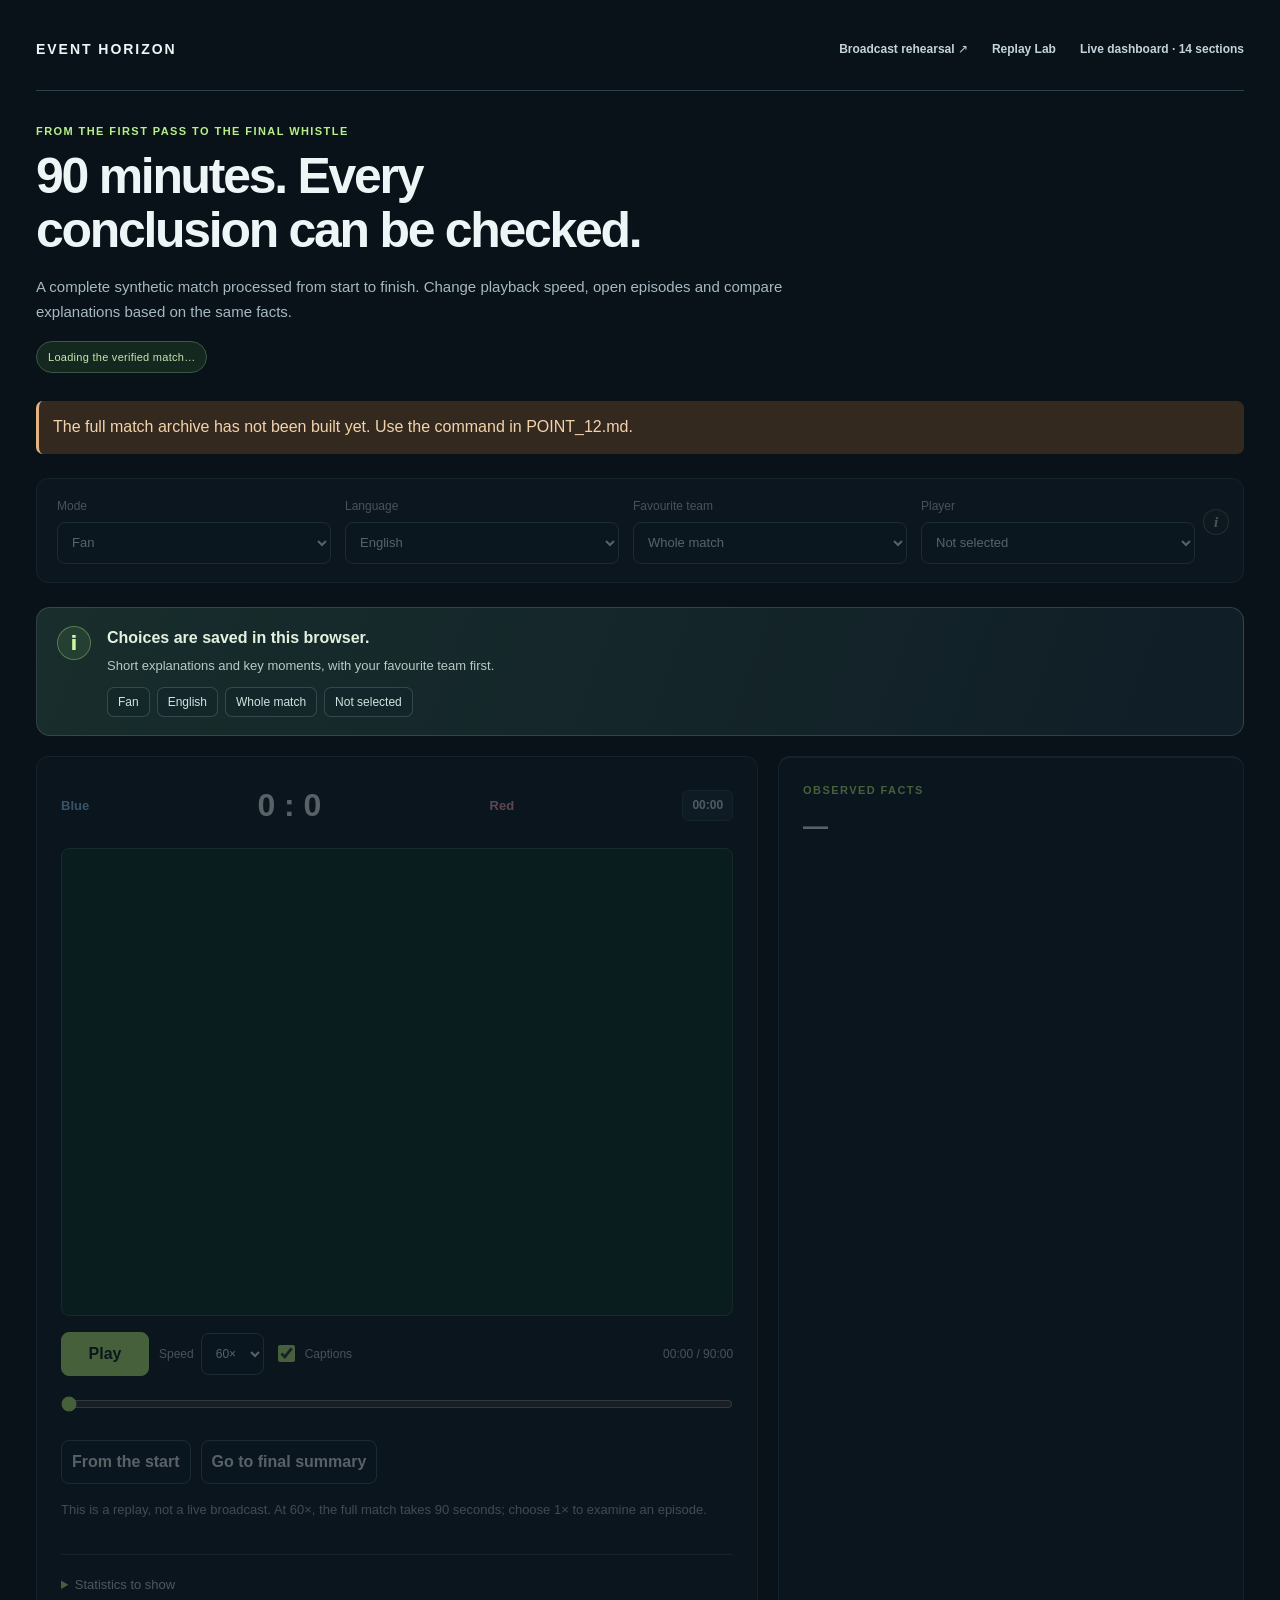
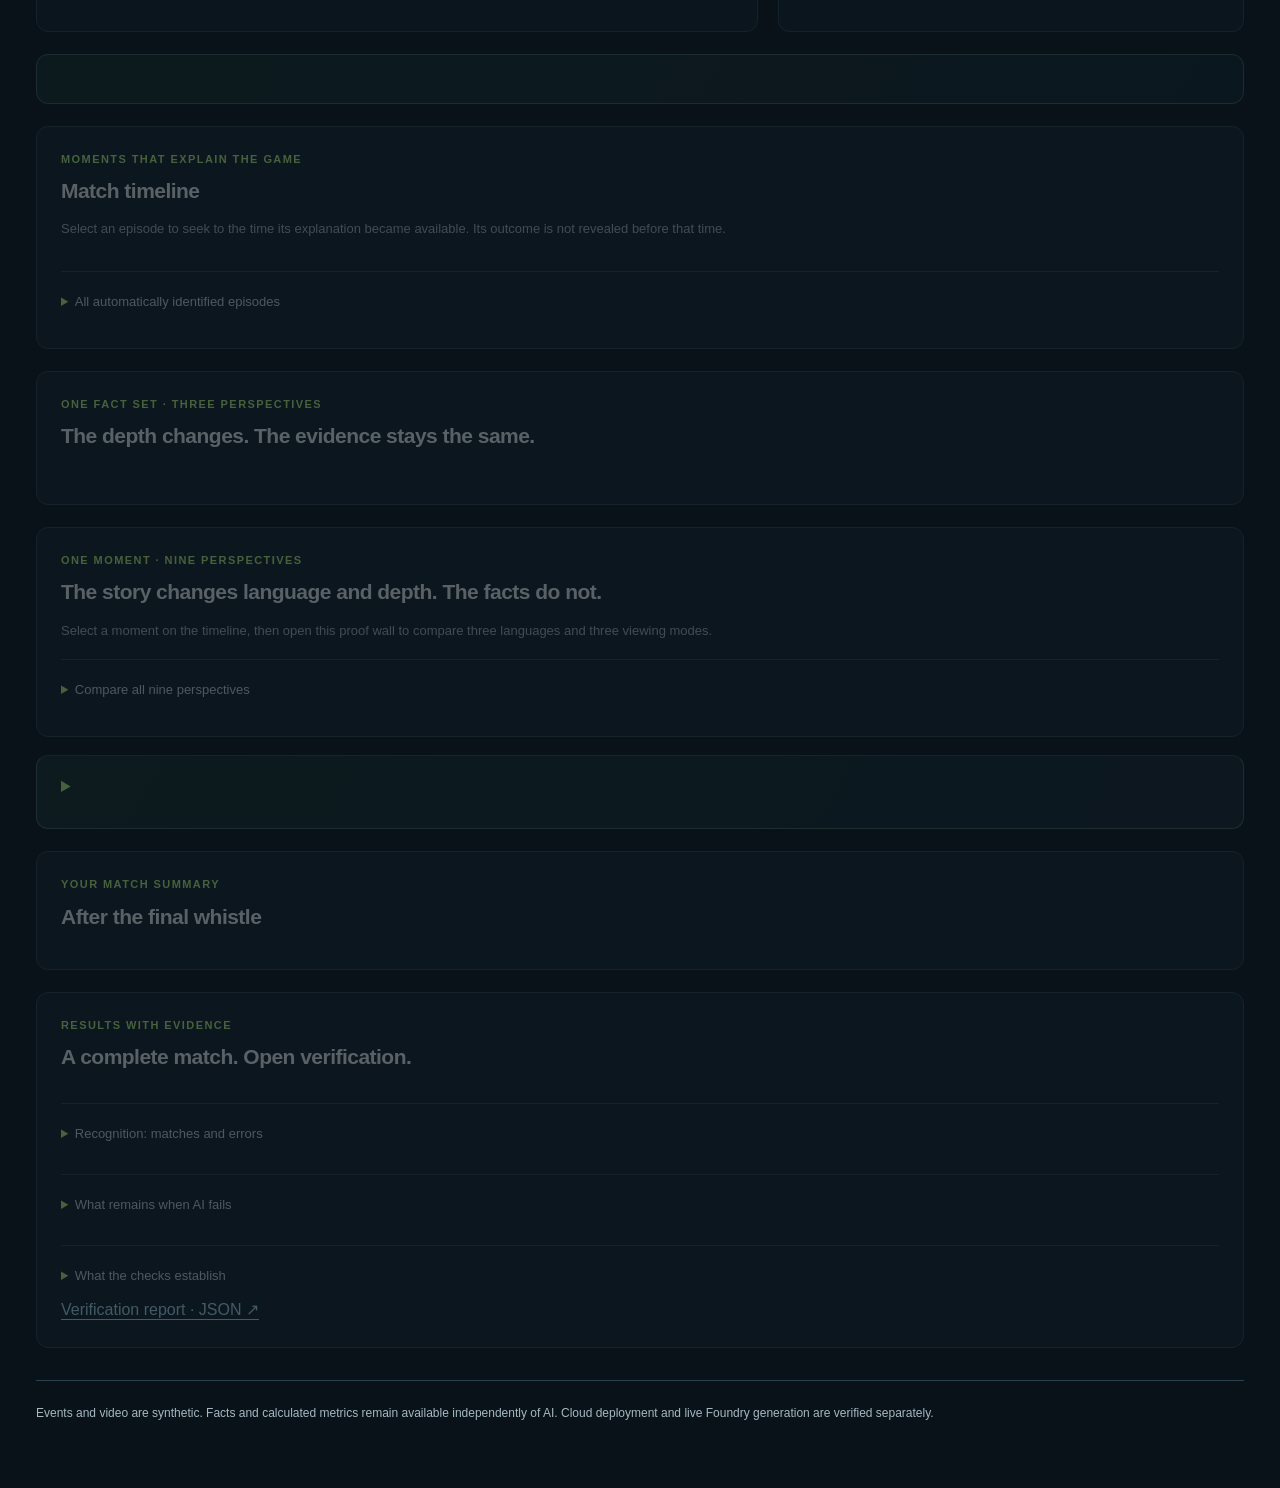
==== commit 5f0c365f: "Start a personal replay at kick-off while preserving the live dashboard" ====
--- a/demo.html
+++ b/demo.html
@@ -5,14 +5,16 @@
 <style>
 :root{color-scheme:dark;font-family:Inter,ui-sans-serif,system-ui,sans-serif;background:#09141a;color:#e8f3ed}*{box-sizing:border-box}body{margin:0}main{max-width:1320px;margin:auto;padding:28px}button,select,input{font:inherit}button,select{border:1px solid #375448;background:#14271f;color:#e4f4e9;border-radius:9px;padding:10px;min-height:42px;cursor:pointer}button:hover,a:hover{color:#c6f7a1;border-color:#91bc7c}button:focus-visible,select:focus-visible,a:focus-visible{outline:2px solid #b3ec8b;outline-offset:3px}a{color:#abd4c2}header{display:flex;align-items:center;justify-content:space-between;gap:18px;margin-bottom:28px}.brand{font-size:14px;letter-spacing:.2em;font-weight:800}.eyebrow{font-size:11px;letter-spacing:.15em;color:#b7df88;margin-bottom:10px;text-transform:uppercase}h1{font-size:clamp(29px,4vw,52px);font-weight:550;letter-spacing:-.04em;line-height:1.08;margin:0 0 12px}h2{font-size:21px;font-weight:550;margin:0 0 15px}h3{font-size:16px;margin:8px 0}p{line-height:1.6;margin:9px 0}.muted{color:#9bb0a6;font-size:13px;line-height:1.6}.intro{max-width:730px;margin-bottom:24px}.badge{display:inline-flex;gap:8px;color:#c6e0ad;font-size:12px;padding:7px 11px;border:1px solid #435b34;border-radius:30px}.badge.warning{color:#e9c788;border-color:#6d5530}.toolbar{display:flex;gap:10px;flex-wrap:wrap;align-items:end;margin:18px 0}.toolbar label{display:flex;flex-direction:column;gap:6px;font-size:11px;color:#b3c3ba}.toolbar select{font-size:13px;max-width:230px}.grid{display:grid;grid-template-columns:minmax(0,1.5fr) minmax(290px,1fr);gap:20px}.panel{background:#10201b;border:1px solid #2c4237;border-radius:15px;padding:20px;min-width:0}.pitch-wrap{position:relative;background:#0e3528;border-radius:11px;overflow:hidden}canvas{width:100%;height:auto;display:block}.caption{position:absolute;left:4%;right:4%;bottom:4%;padding:12px 15px;background:#081a12ed;border-left:3px solid #b7e48c;pointer-events:none;font-size:clamp(10px,1.1vw,15px);line-height:1.4}.caption strong{display:block;color:#c8e7a4}.caption[hidden]{display:none}.scoreline{display:flex;justify-content:space-between;align-items:center;gap:12px;margin-bottom:13px}.scoreline strong{font-size:26px;font-weight:500}.clock{font-variant-numeric:tabular-nums;color:#bddf94}.controls{display:flex;flex-wrap:wrap;align-items:center;gap:9px;margin:14px 0}.controls label{font-size:12px;color:#a8bdb2}.controls input{accent-color:#b6d888}.scrub{width:100%;accent-color:#b7df88;cursor:pointer}#demo-at{min-width:100px;text-align:right;font-size:12px;font-variant-numeric:tabular-nums}.stats{display:grid;grid-template-columns:repeat(3,1fr);gap:8px;margin-top:15px}.stat{padding:9px;background:#0b1813;border-radius:8px;font-size:12px}.stat strong{display:block;font-size:18px;margin-top:6px;font-weight:550}.fact{color:#b6d890;font-size:10px;letter-spacing:.12em;text-transform:uppercase}.sources{display:flex;gap:7px;flex-wrap:wrap;margin:13px 0}.sources a{font:11px ui-monospace,monospace;border:1px solid #38513e;border-radius:5px;padding:5px;text-decoration:none}.sequence{border-top:1px solid #2c4237;padding-top:12px;margin-top:18px}.sequence button,.episode-button{display:block;width:100%;text-align:left;font-size:12px;padding:9px 10px;margin:7px 0;background:#12271c}.sequence svg{width:100%;height:auto;max-height:180px;background:#0e2f20;border-radius:8px}.timeline{display:flex;flex-wrap:wrap;gap:7px;margin:13px 0}.timeline button{font-size:11px;min-height:34px;padding:7px 9px}.timeline button.goal{border-color:#c4b176;color:#eedb9a}.compare{display:grid;grid-template-columns:repeat(3,minmax(0,1fr));gap:12px;margin-top:15px}.compare article{background:#0a1711;border-radius:9px;padding:13px;font-size:13px;min-width:0}.compare p{font-size:12px}.compare .role{color:#bddb94;font-size:10px;letter-spacing:.1em}.proof-grid{display:grid;grid-template-columns:repeat(4,1fr);gap:10px;margin:15px 0}.proof-grid article{padding:12px;background:#0b1813;border-radius:9px}.proof-grid b{display:block;color:#d2e6bb;font-size:20px;margin:6px 0}details{margin-top:15px}summary{cursor:pointer;color:#b5cbbd;font-size:13px;padding:7px 0}table{border-collapse:collapse;width:100%;font-size:12px;margin:14px 0}th,td{text-align:left;padding:9px 6px;border-bottom:1px solid #2a4032}th{color:#a0b599;font-weight:400}.table-wrap{overflow:auto}.summary-box{border-color:#577141;margin-top:20px}.summary-box:focus{outline:none}.hash{font:11px ui-monospace,monospace;overflow-wrap:anywhere;color:#92a997}.error{border-left:3px solid #dfab62;padding:14px;background:#34291c;margin:15px 0}section+section{margin-top:22px}.step{font:11px ui-monospace,monospace;color:#9dc2a9;display:flex;flex-wrap:wrap;gap:12px;margin-top:22px}.summary-actions{display:flex;gap:10px;flex-wrap:wrap;margin:20px 0}.proof-note{font-size:12px;color:#cdbb92}.checks{font-size:12px;line-height:1.8;padding-left:20px}footer{color:#81988b;font-size:12px;margin:24px 0}body:not([data-ready]) .needs-ready{opacity:.35;pointer-events:none}@media(max-width:850px){main{padding:18px}.grid{grid-template-columns:1fr}.compare{grid-template-columns:1fr}.proof-grid{grid-template-columns:1fr 1fr}.caption{font-size:13px}}@media(max-width:480px){main{padding:12px}header{margin-bottom:20px}.panel{padding:14px}.toolbar select{max-width:180px}.stats{grid-template-columns:repeat(2,1fr)}h1{font-size:32px}.proof-grid{grid-template-columns:1fr 1fr}.caption{padding:8px;font-size:11px}.controls{gap:7px}}
 .lens-grid{display:grid;grid-template-columns:repeat(3,minmax(0,1fr));gap:10px;margin-top:14px}.lens-grid article{background:#0a1711;border:1px solid #294133;border-radius:9px;padding:13px;min-width:0}.lens-grid .role{color:#bddb94;font-size:10px;letter-spacing:.1em}.lens-grid p{font-size:12px}.lens-caption{border-left:2px solid #b7df88;padding-left:9px;color:#cfdfc8}.lens-grid h3{font-size:14px}@media(max-width:850px){.lens-grid{grid-template-columns:1fr}}
+
+.kickoff-overlay[hidden]{display:none}.kickoff-overlay{position:fixed;inset:0;z-index:1000;display:grid;place-items:center;background:radial-gradient(ellipse at center,#163c33 0%,#081319 70%);color:#eef6f7;text-align:center;padding:24px;overflow:hidden}.kickoff-card{position:relative;animation:kickoff-reveal .55s ease-out both}.kickoff-mark{width:130px;height:130px;margin:0 auto 30px;position:relative;border:1px solid #b4f57655;border-radius:50%;box-shadow:0 0 70px #b4f57614}.kickoff-mark:before{content:"";position:absolute;inset:15px;border:2px solid #b4f576;border-radius:50%;animation:kickoff-orbit 1.4s ease-out both}.kickoff-mark:after{content:"";position:absolute;left:50%;top:-18px;bottom:-18px;width:1px;background:linear-gradient(transparent,#b4f57688,transparent)}.kickoff-ball{position:absolute;inset:49px;border-radius:50%;background:#eef6f7;box-shadow:0 0 22px #b4f57655}.kickoff-eyebrow{font:600 11px/1.6 system-ui,sans-serif;letter-spacing:.25em;color:#b4f576}.kickoff-title{font:700 clamp(42px,10vw,82px)/1.1 system-ui,sans-serif;letter-spacing:-.05em;margin:13px 0}.kickoff-subtitle{font:400 14px/1.7 system-ui,sans-serif;color:#b3c6c6;margin:0}.kickoff-overlay.is-leaving{opacity:0;transition:opacity .3s ease}.personal-match-link{display:inline-block;margin:8px 0;color:#b4f576}@keyframes kickoff-reveal{from{opacity:0;transform:translateY(12px)}to{opacity:1;transform:translateY(0)}}@keyframes kickoff-orbit{from{transform:scale(.7);opacity:0}to{transform:scale(1);opacity:1}}@media(prefers-reduced-motion:reduce){.kickoff-card,.kickoff-mark:before{animation:none}.kickoff-overlay.is-leaving{transition:none}}
 </style><link rel="stylesheet" href="/jury-theme.css">
 <link rel="stylesheet" href="/jury-pages.css">
 <link rel="stylesheet" href="/match-arc.css">
 <link rel="stylesheet" href="/rhythm-lens.css">
 <link rel="stylesheet" href="/story-languages.css">
 <link rel="stylesheet" href="/enhanced-ui.css"></head>
-<body class="eh-demo"><main>
-<header><span class="brand">EVENT HORIZON</span><a href="/studio">Broadcast rehearsal ↗</a> <a href="/replay-lab">Replay Lab</a><a href="/" data-copy="live">Back to live match</a></header>
+<body class="eh-demo"><div id="kickoff-overlay" class="kickoff-overlay" role="status" aria-live="polite" lang="en" translate="no" data-source-original hidden><div class="kickoff-card"><div class="kickoff-mark" aria-hidden="true"><span class="kickoff-ball"></span></div><div class="kickoff-eyebrow">EVENT HORIZON</div><h2 class="kickoff-title">Kick-off</h2><p class="kickoff-subtitle">Your match starts at 00:00.</p></div></div><main>
+<header><span class="brand">EVENT HORIZON</span><a href="/studio">Broadcast rehearsal ↗</a> <a href="/replay-lab">Replay Lab</a><a href="/live" data-copy="live">Live dashboard · 14 sections</a></header>
 <div class="intro"><div class="eyebrow" data-copy="eyebrow">From the first pass to the final whistle</div><h1 data-copy="title">90 minutes. Every conclusion can be checked.</h1><p class="muted" data-copy="intro">A complete synthetic match processed from start to finish. Change playback speed, open episodes and compare explanations based on the same facts.</p><span class="badge" id="demo-status" role="status">Loading the verified match…</span></div>
 <div id="demo-error" class="error" hidden role="alert"></div>
 <div class="toolbar needs-ready">
